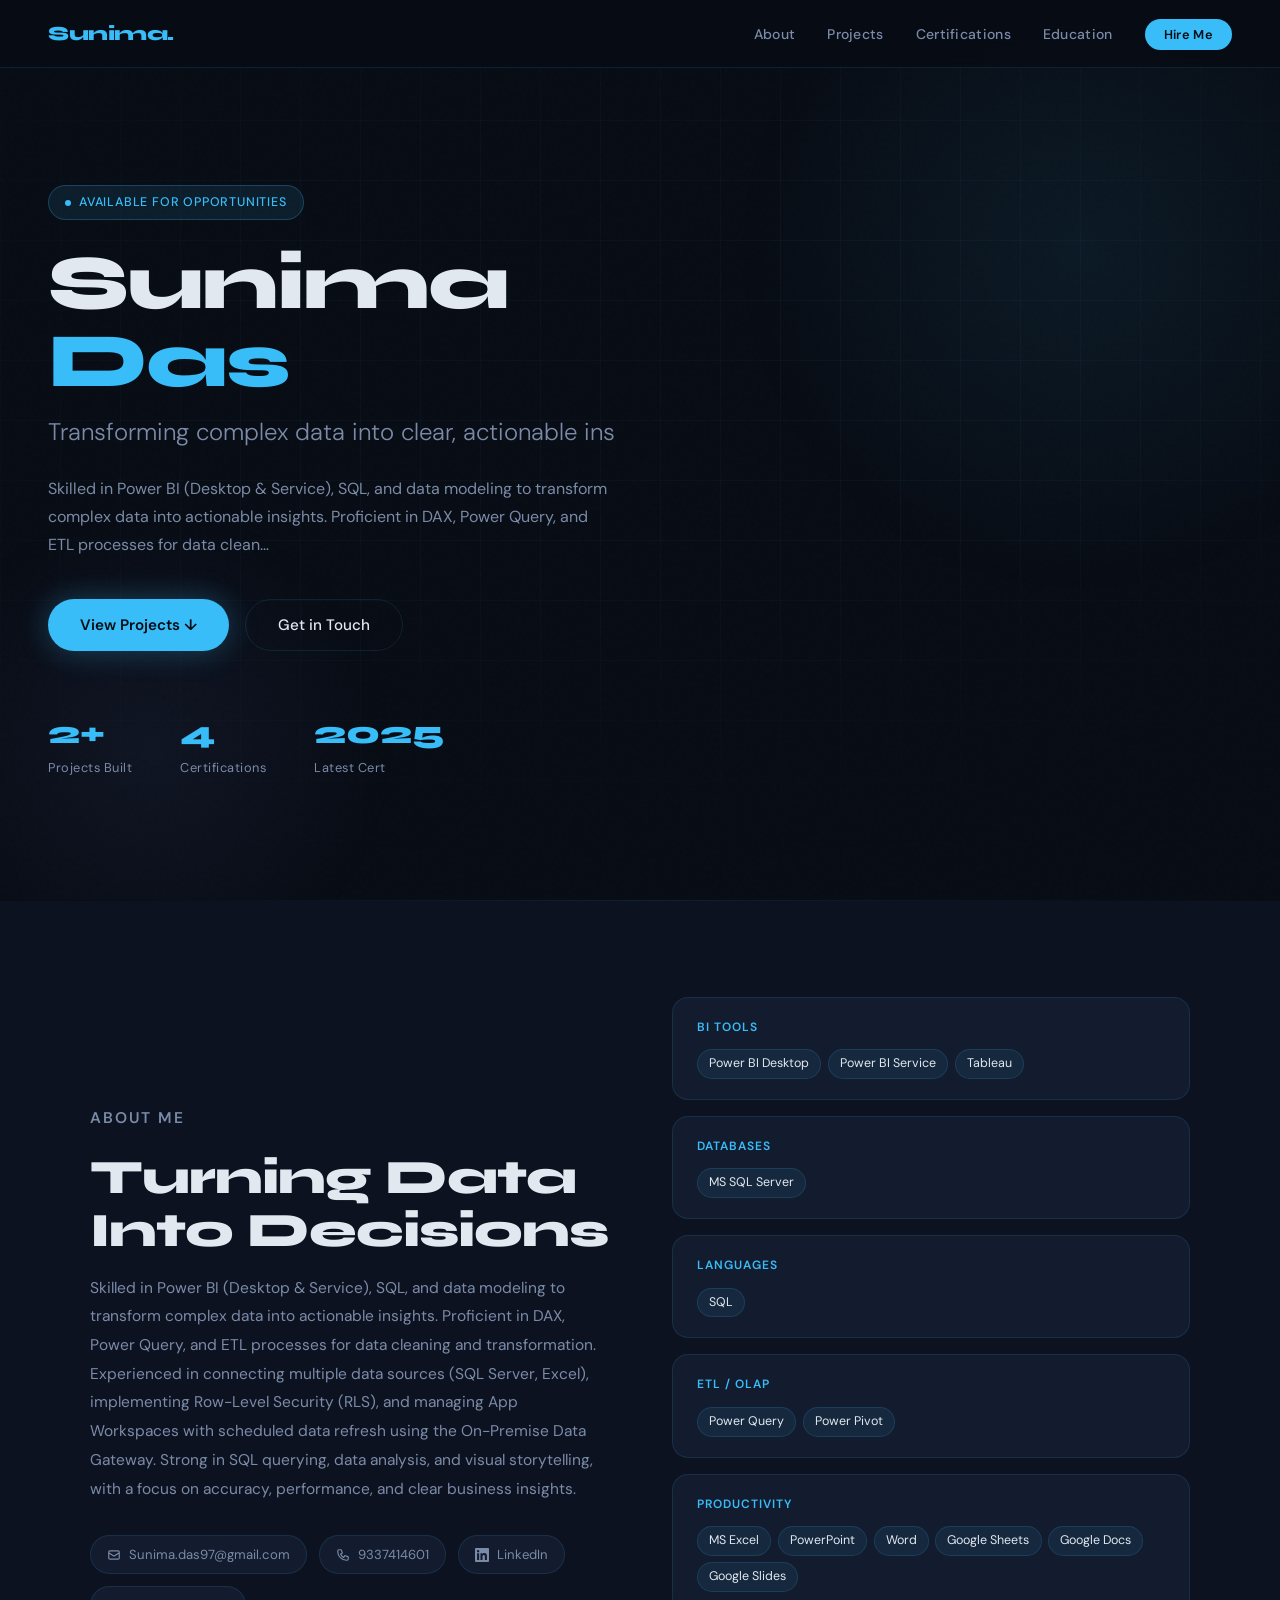
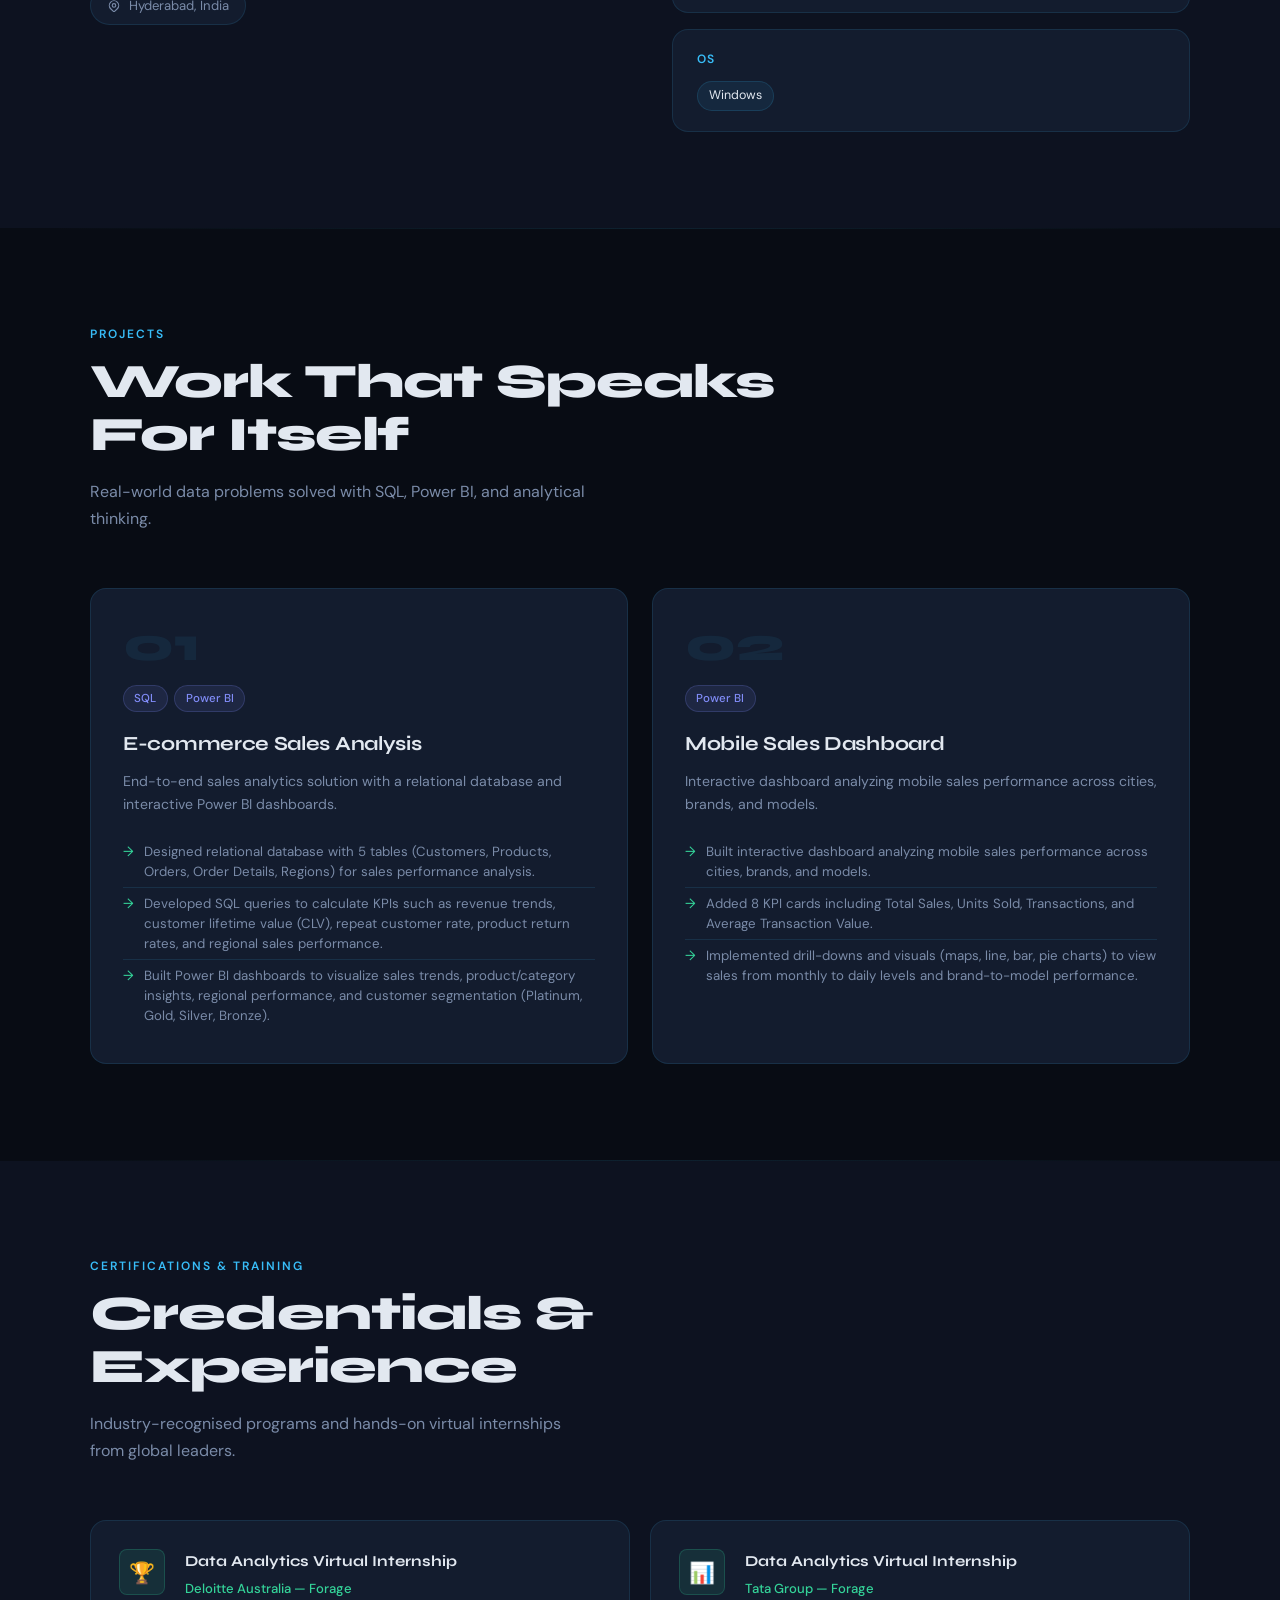
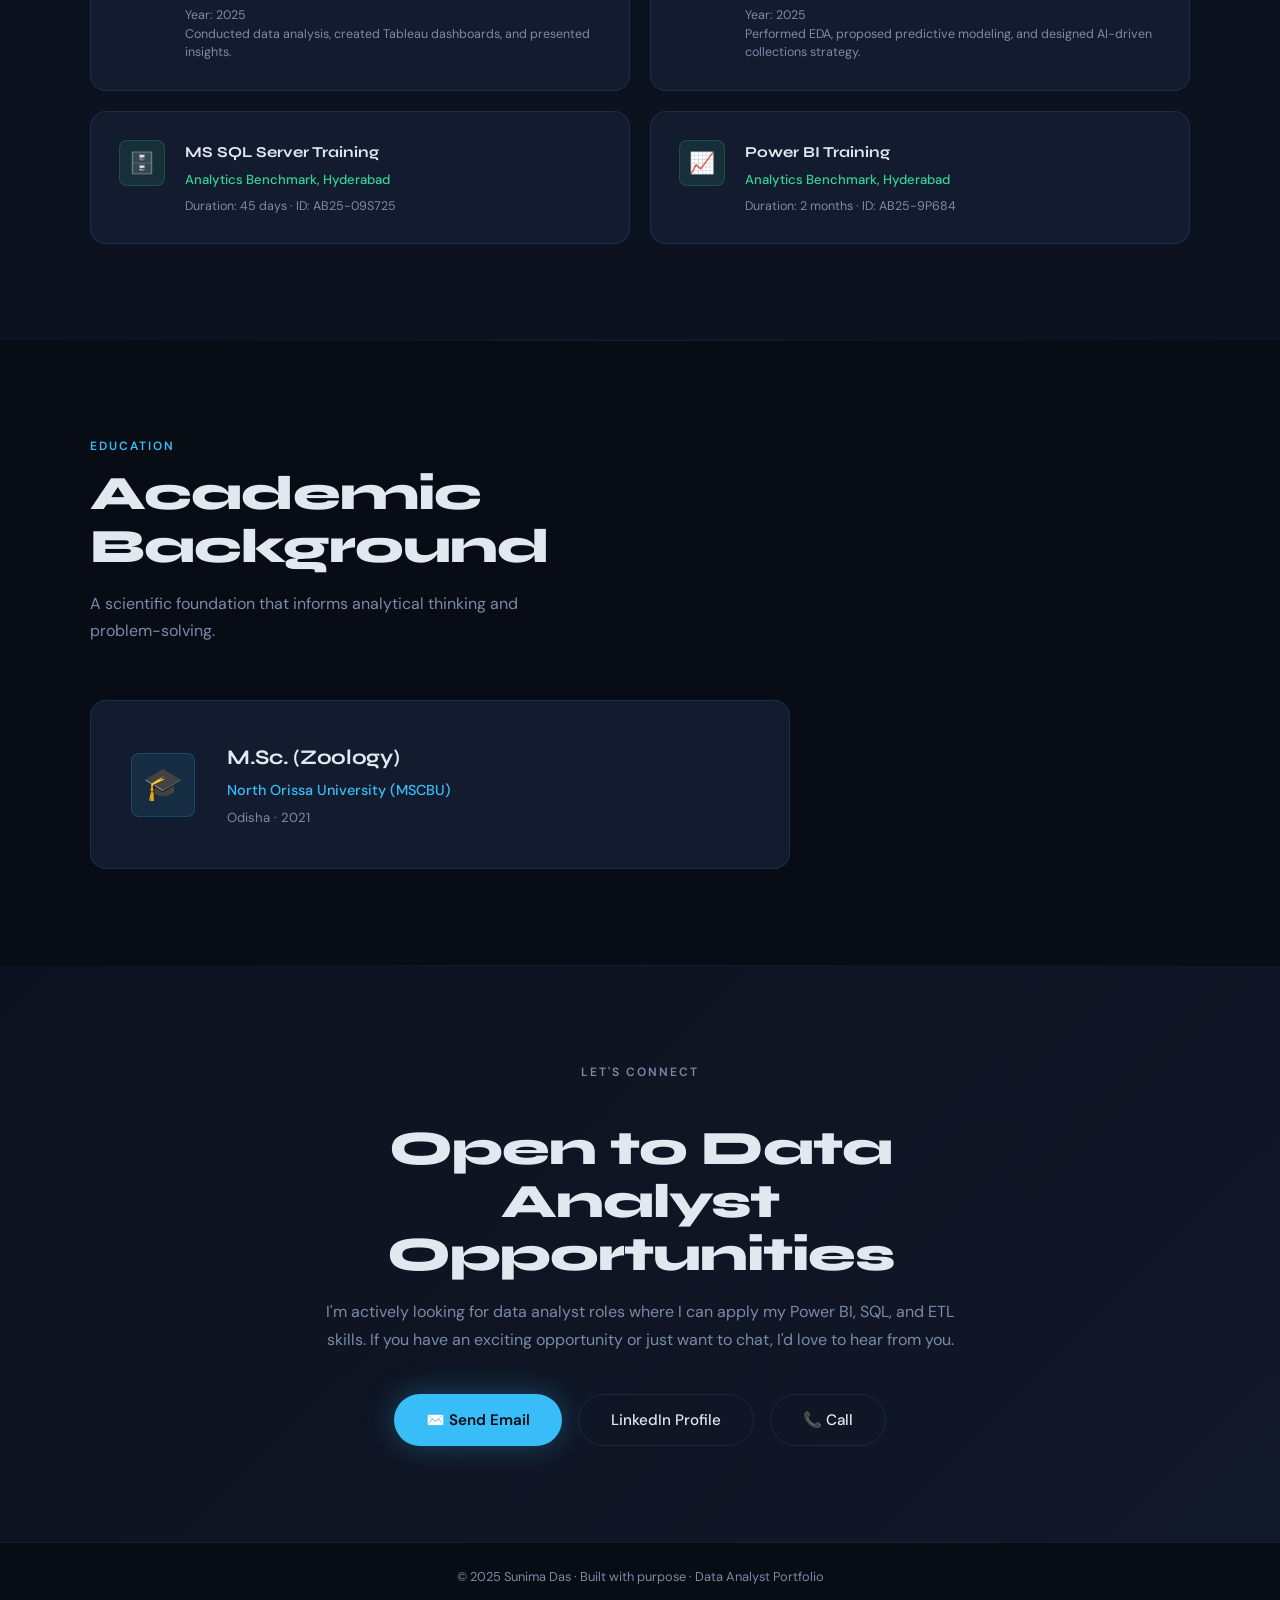
==== index.html @ 597e3967 "Add files via upload" ====
<!DOCTYPE html>
<html lang="en">
<head>
  <meta charset="UTF-8" />
  <meta name="viewport" content="width=device-width, initial-scale=1.0" />
  <title>Sunima Das — Data Analyst Portfolio</title>
  <meta name="description" content="Sunima Das | Data Analyst specializing in Power BI, SQL, and data storytelling." />
  <link rel="stylesheet" href="style.css" />
</head>
<body>

  <!-- NAV -->
  <nav>
    <div class="nav-logo">Sunima.</div>
    <ul class="nav-links">
      <li><a href="#about">About</a></li>
      <li><a href="#projects">Projects</a></li>
      <li><a href="#certifications">Certifications</a></li>
      <li><a href="#education">Education</a></li>
      <li><a href="#contact" class="nav-cta">Hire Me</a></li>
    </ul>
    <div class="hamburger" aria-label="Toggle menu" role="button" tabindex="0">
      <span></span><span></span><span></span>
    </div>
  </nav>

  <!-- HERO -->
  <section id="hero">
    <div class="hero-grid-bg"></div>
    <div class="hero-glow"></div>
    <div class="hero-glow2"></div>
    <div class="hero-content">
      <div class="hero-badge">Available for Opportunities</div>
      <h1 class="hero-name" id="hero-name">Sunima Das</h1>
      <p class="hero-role" id="hero-tagline">Data Analyst · Power BI · SQL · Insights</p>
      <p class="hero-desc" id="hero-desc"></p>
      <div class="hero-btns">
        <a href="#projects" class="btn-primary">View Projects ↓</a>
        <a href="#contact" class="btn-secondary">Get in Touch</a>
      </div>
      <div class="hero-stats" id="hero-stats"></div>
    </div>
  </section>

  <hr class="section-divider" />

  <!-- ABOUT -->
  <section id="about">
    <div class="container">
      <div class="about-grid">
        <div class="about-text reveal">
          <p class="section-label">About Me</p>
          <h2 class="section-title">Turning Data<br>Into Decisions</h2>
          <div id="about-text"></div>
          <div class="contact-chips" id="contact-chips"></div>
        </div>
        <div class="about-visual" id="skills-list"></div>
      </div>
    </div>
  </section>

  <hr class="section-divider" />

  <!-- PROJECTS -->
  <section id="projects">
    <div class="container">
      <p class="section-label reveal">Projects</p>
      <h2 class="section-title reveal">Work That Speaks<br>For Itself</h2>
      <p class="section-sub reveal">Real-world data problems solved with SQL, Power BI, and analytical thinking.</p>
      <div class="projects-grid" id="projects-grid"></div>
    </div>
  </section>

  <hr class="section-divider" />

  <!-- CERTIFICATIONS -->
  <section id="certifications">
    <div class="container">
      <p class="section-label reveal">Certifications & Training</p>
      <h2 class="section-title reveal">Credentials &<br>Experience</h2>
      <p class="section-sub reveal">Industry-recognised programs and hands-on virtual internships from global leaders.</p>
      <div class="certs-grid" id="certs-grid"></div>
    </div>
  </section>

  <hr class="section-divider" />

  <!-- EDUCATION -->
  <section id="education">
    <div class="container">
      <p class="section-label reveal">Education</p>
      <h2 class="section-title reveal">Academic<br>Background</h2>
      <p class="section-sub reveal">A scientific foundation that informs analytical thinking and problem-solving.</p>
      <div id="education-wrap"></div>
    </div>
  </section>

  <hr class="section-divider" />

  <!-- CONTACT CTA -->
  <section id="contact">
    <div class="container">
      <p class="section-label reveal">Let's Connect</p>
      <h2 class="section-title reveal">Open to Data Analyst<br>Opportunities</h2>
      <p class="reveal">I'm actively looking for data analyst roles where I can apply my Power BI, SQL, and ETL skills. If you have an exciting opportunity or just want to chat, I'd love to hear from you.</p>
      <div class="contact-links reveal" id="contact-links"></div>
    </div>
  </section>

  <footer>
    <p>© 2025 Sunima Das · Built with purpose · Data Analyst Portfolio</p>
  </footer>

  <script src="script.js"></script>
</body>
</html>
---- style.css ----
@import url('https://fonts.googleapis.com/css2?family=Syne:wght@400;600;700;800&family=DM+Sans:ital,opsz,wght@0,9..40,300;0,9..40,400;0,9..40,500;1,9..40,300&display=swap');

:root {
  --bg: #080c14;
  --bg2: #0d1220;
  --bg3: #111827;
  --surface: #131c2e;
  --surface2: #1a2540;
  --accent: #38bdf8;
  --accent2: #818cf8;
  --accent3: #34d399;
  --text: #e2e8f0;
  --text-muted: #7a8ba8;
  --border: rgba(56, 189, 248, 0.12);
  --glow: rgba(56, 189, 248, 0.15);
  --radius: 16px;
  --radius-sm: 8px;
}

*, *::before, *::after { box-sizing: border-box; margin: 0; padding: 0; }

html { scroll-behavior: smooth; }

body {
  font-family: 'DM Sans', sans-serif;
  background: var(--bg);
  color: var(--text);
  line-height: 1.6;
  overflow-x: hidden;
}

/* ── SCROLLBAR ── */
::-webkit-scrollbar { width: 5px; }
::-webkit-scrollbar-track { background: var(--bg); }
::-webkit-scrollbar-thumb { background: var(--accent); border-radius: 99px; }

/* ── NOISE OVERLAY ── */
body::before {
  content: '';
  position: fixed; inset: 0;
  background-image: url("data:image/svg+xml,%3Csvg viewBox='0 0 256 256' xmlns='http://www.w3.org/2000/svg'%3E%3Cfilter id='n'%3E%3CfeTurbulence type='fractalNoise' baseFrequency='0.9' numOctaves='4' stitchTiles='stitch'/%3E%3C/filter%3E%3Crect width='100%25' height='100%25' filter='url(%23n)' opacity='0.04'/%3E%3C/svg%3E");
  pointer-events: none; z-index: 0; opacity: 0.4;
}

/* ── NAV ── */
nav {
  position: fixed; top: 0; left: 0; right: 0; z-index: 100;
  display: flex; align-items: center; justify-content: space-between;
  padding: 1.1rem 3rem;
  background: rgba(8, 12, 20, 0.85);
  backdrop-filter: blur(16px);
  border-bottom: 1px solid var(--border);
}

.nav-logo {
  font-family: 'Syne', sans-serif;
  font-weight: 800; font-size: 1.25rem;
  color: var(--accent); letter-spacing: -0.5px;
}

.nav-links { display: flex; gap: 2rem; list-style: none; }
.nav-links a {
  font-size: 0.875rem; font-weight: 500;
  color: var(--text-muted); text-decoration: none;
  transition: color 0.2s;
  letter-spacing: 0.3px;
}
.nav-links a:hover { color: var(--accent); }

.nav-cta {
  padding: 0.45rem 1.2rem;
  background: var(--accent); color: var(--bg) !important;
  border-radius: 99px; font-weight: 600 !important;
  font-size: 0.8rem !important; letter-spacing: 0.5px;
}
.nav-cta:hover { background: #7dd3fc !important; color: var(--bg) !important; }

.hamburger { display: none; flex-direction: column; gap: 5px; cursor: pointer; }
.hamburger span { width: 24px; height: 2px; background: var(--text); border-radius: 2px; transition: all 0.3s; }

/* ── HERO ── */
#hero {
  min-height: 100vh;
  display: flex; align-items: center;
  padding: 8rem 3rem 4rem;
  position: relative; overflow: hidden;
}

.hero-grid-bg {
  position: absolute; inset: 0;
  background-image:
    linear-gradient(rgba(56,189,248,0.04) 1px, transparent 1px),
    linear-gradient(90deg, rgba(56,189,248,0.04) 1px, transparent 1px);
  background-size: 60px 60px;
  mask-image: radial-gradient(ellipse 80% 60% at 50% 40%, black 40%, transparent 100%);
}

.hero-glow {
  position: absolute;
  width: 700px; height: 700px;
  background: radial-gradient(circle, rgba(56,189,248,0.08) 0%, transparent 70%);
  top: -100px; right: -150px; pointer-events: none;
}
.hero-glow2 {
  position: absolute;
  width: 500px; height: 500px;
  background: radial-gradient(circle, rgba(129,140,248,0.07) 0%, transparent 70%);
  bottom: -100px; left: -100px; pointer-events: none;
}

.hero-content { position: relative; z-index: 1; max-width: 700px; }

.hero-badge {
  display: inline-flex; align-items: center; gap: 0.5rem;
  padding: 0.4rem 1rem;
  background: rgba(56,189,248,0.1);
  border: 1px solid rgba(56,189,248,0.25);
  border-radius: 99px;
  font-size: 0.78rem; font-weight: 500;
  color: var(--accent); letter-spacing: 0.8px; text-transform: uppercase;
  margin-bottom: 1.5rem;
  animation: fadeUp 0.6s ease both;
}
.hero-badge::before { content: ''; width: 6px; height: 6px; background: var(--accent); border-radius: 50%; animation: pulse 2s infinite; }

@keyframes pulse {
  0%, 100% { opacity: 1; transform: scale(1); }
  50% { opacity: 0.5; transform: scale(1.4); }
}

.hero-name {
  font-family: 'Syne', sans-serif;
  font-size: clamp(3rem, 6vw, 5.5rem);
  font-weight: 800; line-height: 1.02;
  letter-spacing: -2px;
  animation: fadeUp 0.6s 0.1s ease both;
}

.hero-name .accent { color: var(--accent); }

.hero-role {
  font-size: clamp(1.1rem, 2.5vw, 1.5rem);
  color: var(--text-muted); font-weight: 300;
  margin: 0.75rem 0 1.5rem;
  animation: fadeUp 0.6s 0.2s ease both;
}

.hero-desc {
  font-size: 1rem; color: var(--text-muted);
  max-width: 560px; line-height: 1.75;
  margin-bottom: 2.5rem;
  animation: fadeUp 0.6s 0.3s ease both;
}

.hero-btns {
  display: flex; gap: 1rem; flex-wrap: wrap;
  animation: fadeUp 0.6s 0.4s ease both;
}

.btn-primary {
  padding: 0.8rem 2rem;
  background: var(--accent); color: var(--bg);
  border: none; border-radius: 99px;
  font-family: 'DM Sans', sans-serif;
  font-size: 0.95rem; font-weight: 600;
  cursor: pointer; text-decoration: none;
  transition: all 0.2s; display: inline-flex; align-items: center; gap: 0.5rem;
  box-shadow: 0 0 30px rgba(56,189,248,0.3);
}
.btn-primary:hover { transform: translateY(-2px); box-shadow: 0 0 40px rgba(56,189,248,0.5); }

.btn-secondary {
  padding: 0.8rem 2rem;
  background: transparent; color: var(--text);
  border: 1px solid var(--border);
  border-radius: 99px;
  font-family: 'DM Sans', sans-serif;
  font-size: 0.95rem; font-weight: 500;
  cursor: pointer; text-decoration: none;
  transition: all 0.2s;
}
.btn-secondary:hover { border-color: var(--accent); color: var(--accent); }

.hero-stats {
  display: flex; gap: 3rem; margin-top: 3.5rem;
  animation: fadeUp 0.6s 0.5s ease both;
}
.stat-item { }
.stat-number {
  font-family: 'Syne', sans-serif;
  font-size: 2rem; font-weight: 800; color: var(--accent);
}
.stat-label { font-size: 0.8rem; color: var(--text-muted); letter-spacing: 0.5px; }

/* ── SECTION WRAPPER ── */
section { padding: 6rem 3rem; position: relative; }
.container { max-width: 1100px; margin: 0 auto; }

.section-label {
  font-size: 0.75rem; font-weight: 600; letter-spacing: 2px;
  text-transform: uppercase; color: var(--accent);
  margin-bottom: 0.75rem;
}
.section-title {
  font-family: 'Syne', sans-serif;
  font-size: clamp(2rem, 4vw, 3rem);
  font-weight: 800; letter-spacing: -1px;
  margin-bottom: 1rem; line-height: 1.1;
}
.section-sub {
  color: var(--text-muted); font-size: 1rem;
  max-width: 500px; margin-bottom: 3.5rem; line-height: 1.7;
}

/* ── DIVIDER ── */
.section-divider {
  border: none;
  height: 1px;
  background: linear-gradient(90deg, transparent, var(--border), transparent);
  margin: 0 3rem;
}

/* ── ABOUT ── */
#about { background: var(--bg2); }

.about-grid {
  display: grid;
  grid-template-columns: 1fr 1fr;
  gap: 4rem; align-items: center;
}

.about-text p {
  color: var(--text-muted); line-height: 1.85;
  font-size: 0.97rem; margin-bottom: 1.2rem;
}

.contact-chips { display: flex; flex-wrap: wrap; gap: 0.75rem; margin-top: 2rem; }
.chip {
  display: inline-flex; align-items: center; gap: 0.5rem;
  padding: 0.5rem 1rem;
  background: var(--surface); border: 1px solid var(--border);
  border-radius: 99px; font-size: 0.82rem; color: var(--text-muted);
  text-decoration: none; transition: all 0.2s;
}
.chip:hover { border-color: var(--accent); color: var(--accent); }
.chip svg { width: 14px; height: 14px; }

.about-visual {
  display: flex; flex-direction: column; gap: 1rem;
}

.skill-category-card {
  background: var(--surface);
  border: 1px solid var(--border);
  border-radius: var(--radius);
  padding: 1.25rem 1.5rem;
  transition: border-color 0.2s, transform 0.2s;
}
.skill-category-card:hover { border-color: rgba(56,189,248,0.35); transform: translateX(4px); }
.skill-cat-title {
  font-size: 0.75rem; font-weight: 600;
  text-transform: uppercase; letter-spacing: 1px;
  color: var(--accent); margin-bottom: 0.75rem;
}
.skill-tags { display: flex; flex-wrap: wrap; gap: 0.4rem; }
.skill-tag {
  padding: 0.25rem 0.7rem;
  background: rgba(56,189,248,0.08);
  border: 1px solid rgba(56,189,248,0.15);
  border-radius: 99px; font-size: 0.78rem; color: var(--text);
}

/* ── PROJECTS ── */
#projects { background: var(--bg); }

.projects-grid {
  display: grid; grid-template-columns: 1fr 1fr; gap: 1.5rem;
}

.project-card {
  background: var(--surface);
  border: 1px solid var(--border);
  border-radius: var(--radius);
  padding: 2rem;
  transition: all 0.3s; position: relative; overflow: hidden;
}

.project-card::before {
  content: '';
  position: absolute; top: 0; left: 0; right: 0; height: 2px;
  background: linear-gradient(90deg, var(--accent), var(--accent2));
  transform: scaleX(0); transform-origin: left;
  transition: transform 0.3s;
}
.project-card:hover::before { transform: scaleX(1); }
.project-card:hover { border-color: rgba(56,189,248,0.3); transform: translateY(-4px); box-shadow: 0 20px 60px rgba(0,0,0,0.4); }

.project-number {
  font-family: 'Syne', sans-serif;
  font-size: 3rem; font-weight: 800;
  color: rgba(56,189,248,0.08);
  line-height: 1; margin-bottom: 1rem;
}

.project-tech-badges { display: flex; flex-wrap: wrap; gap: 0.4rem; margin-bottom: 1rem; }
.tech-badge {
  padding: 0.2rem 0.65rem;
  background: rgba(129,140,248,0.1);
  border: 1px solid rgba(129,140,248,0.2);
  border-radius: 99px; font-size: 0.72rem;
  color: var(--accent2); font-weight: 500;
}

.project-title {
  font-family: 'Syne', sans-serif;
  font-size: 1.25rem; font-weight: 700;
  margin-bottom: 0.6rem; letter-spacing: -0.3px;
}

.project-desc {
  font-size: 0.88rem; color: var(--text-muted);
  line-height: 1.65; margin-bottom: 1.25rem;
}

.project-highlights { list-style: none; }
.project-highlights li {
  font-size: 0.83rem; color: var(--text-muted);
  padding: 0.35rem 0; border-bottom: 1px solid var(--border);
  display: flex; gap: 0.6rem; line-height: 1.5;
}
.project-highlights li::before {
  content: '→'; color: var(--accent3); flex-shrink: 0; font-size: 0.85rem;
}
.project-highlights li:last-child { border-bottom: none; }

/* ── CERTIFICATIONS ── */
#certifications { background: var(--bg2); }

.certs-grid {
  display: grid; grid-template-columns: repeat(2, 1fr); gap: 1.25rem;
}

.cert-card {
  background: var(--surface);
  border: 1px solid var(--border);
  border-radius: var(--radius);
  padding: 1.75rem;
  transition: all 0.25s; display: flex; gap: 1.25rem; align-items: flex-start;
}
.cert-card:hover { border-color: rgba(52,211,153,0.35); transform: translateY(-3px); }

.cert-icon {
  width: 46px; height: 46px; flex-shrink: 0;
  background: rgba(52,211,153,0.1);
  border: 1px solid rgba(52,211,153,0.2);
  border-radius: var(--radius-sm);
  display: flex; align-items: center; justify-content: center;
  font-size: 1.3rem;
}

.cert-info { flex: 1; }
.cert-title {
  font-family: 'Syne', sans-serif;
  font-size: 0.95rem; font-weight: 700; margin-bottom: 0.3rem;
}
.cert-issuer { font-size: 0.82rem; color: var(--accent3); font-weight: 500; margin-bottom: 0.4rem; }
.cert-meta { font-size: 0.78rem; color: var(--text-muted); line-height: 1.5; }

/* ── EDUCATION ── */
#education { background: var(--bg); }

.edu-card {
  background: var(--surface);
  border: 1px solid var(--border);
  border-radius: var(--radius);
  padding: 2.5rem;
  display: flex; gap: 2rem; align-items: center;
  max-width: 700px;
  transition: border-color 0.2s;
}
.edu-card:hover { border-color: rgba(56,189,248,0.35); }

.edu-icon {
  width: 64px; height: 64px; flex-shrink: 0;
  background: rgba(56,189,248,0.1);
  border: 1px solid rgba(56,189,248,0.2);
  border-radius: var(--radius-sm);
  display: flex; align-items: center; justify-content: center;
  font-size: 2rem;
}

.edu-degree {
  font-family: 'Syne', sans-serif;
  font-size: 1.3rem; font-weight: 700; letter-spacing: -0.3px;
  margin-bottom: 0.3rem;
}
.edu-school { font-size: 0.9rem; color: var(--accent); font-weight: 500; margin-bottom: 0.3rem; }
.edu-meta { font-size: 0.82rem; color: var(--text-muted); }

/* ── CONTACT CTA ── */
#contact {
  background: linear-gradient(135deg, var(--bg2) 0%, var(--bg3) 100%);
  text-align: center;
}
#contact .container { max-width: 650px; }
#contact .section-title { margin-bottom: 1rem; }
#contact p { color: var(--text-muted); margin-bottom: 2.5rem; line-height: 1.75; }

.contact-links { display: flex; justify-content: center; gap: 1rem; flex-wrap: wrap; }

/* ── FOOTER ── */
footer {
  padding: 1.5rem 3rem;
  border-top: 1px solid var(--border);
  text-align: center;
  font-size: 0.8rem; color: var(--text-muted);
}

/* ── ANIMATIONS ── */
@keyframes fadeUp {
  from { opacity: 0; transform: translateY(24px); }
  to   { opacity: 1; transform: translateY(0); }
}

.reveal {
  opacity: 0; transform: translateY(30px);
  transition: opacity 0.6s ease, transform 0.6s ease;
}
.reveal.visible { opacity: 1; transform: translateY(0); }

/* ── MOBILE ── */
@media (max-width: 768px) {
  nav { padding: 1rem 1.5rem; }
  .nav-links { display: none; flex-direction: column; position: absolute; top: 100%; left: 0; right: 0; background: var(--bg2); padding: 1.5rem; gap: 1.25rem; border-bottom: 1px solid var(--border); }
  .nav-links.open { display: flex; }
  .hamburger { display: flex; }

  #hero { padding: 7rem 1.5rem 3rem; }
  .hero-stats { gap: 1.5rem; }

  section { padding: 4rem 1.5rem; }

  .about-grid { grid-template-columns: 1fr; gap: 2.5rem; }
  .projects-grid { grid-template-columns: 1fr; }
  .certs-grid { grid-template-columns: 1fr; }

  .edu-card { flex-direction: column; text-align: center; }

  .section-divider { margin: 0 1.5rem; }
}
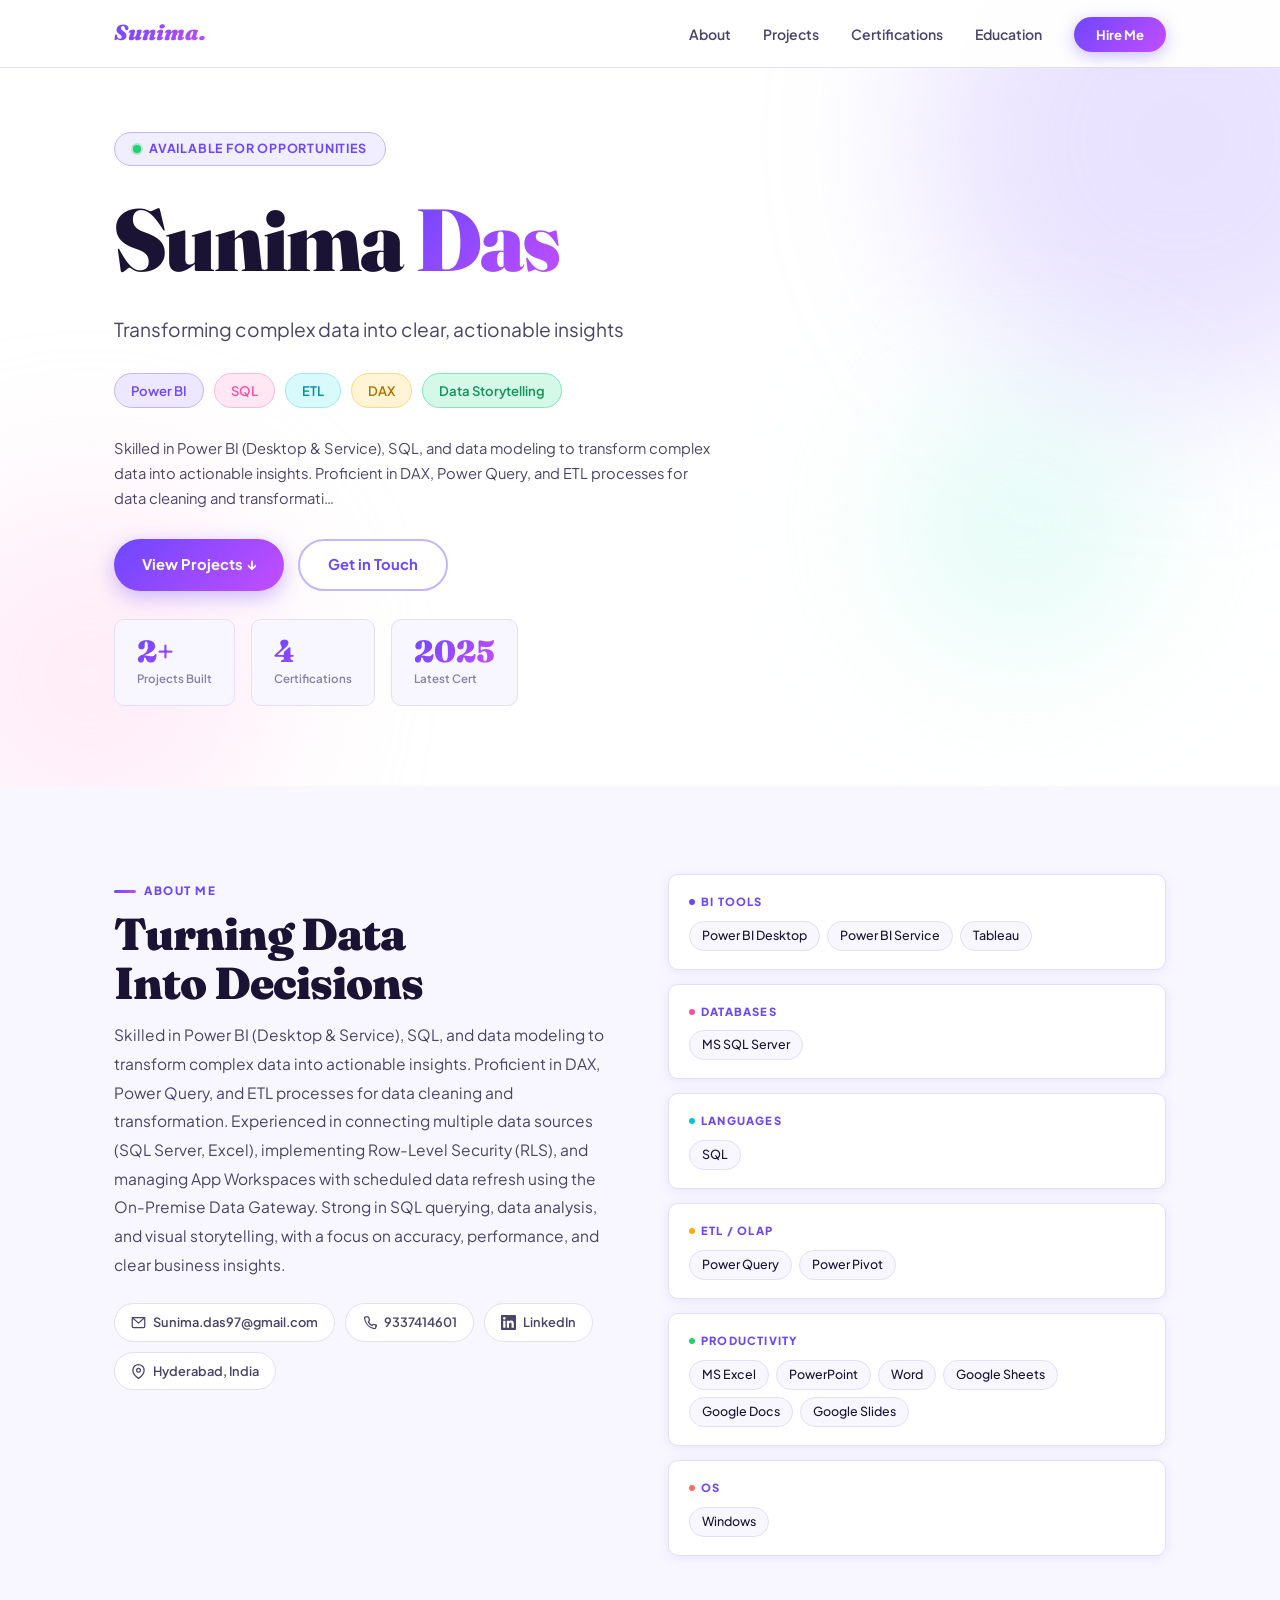
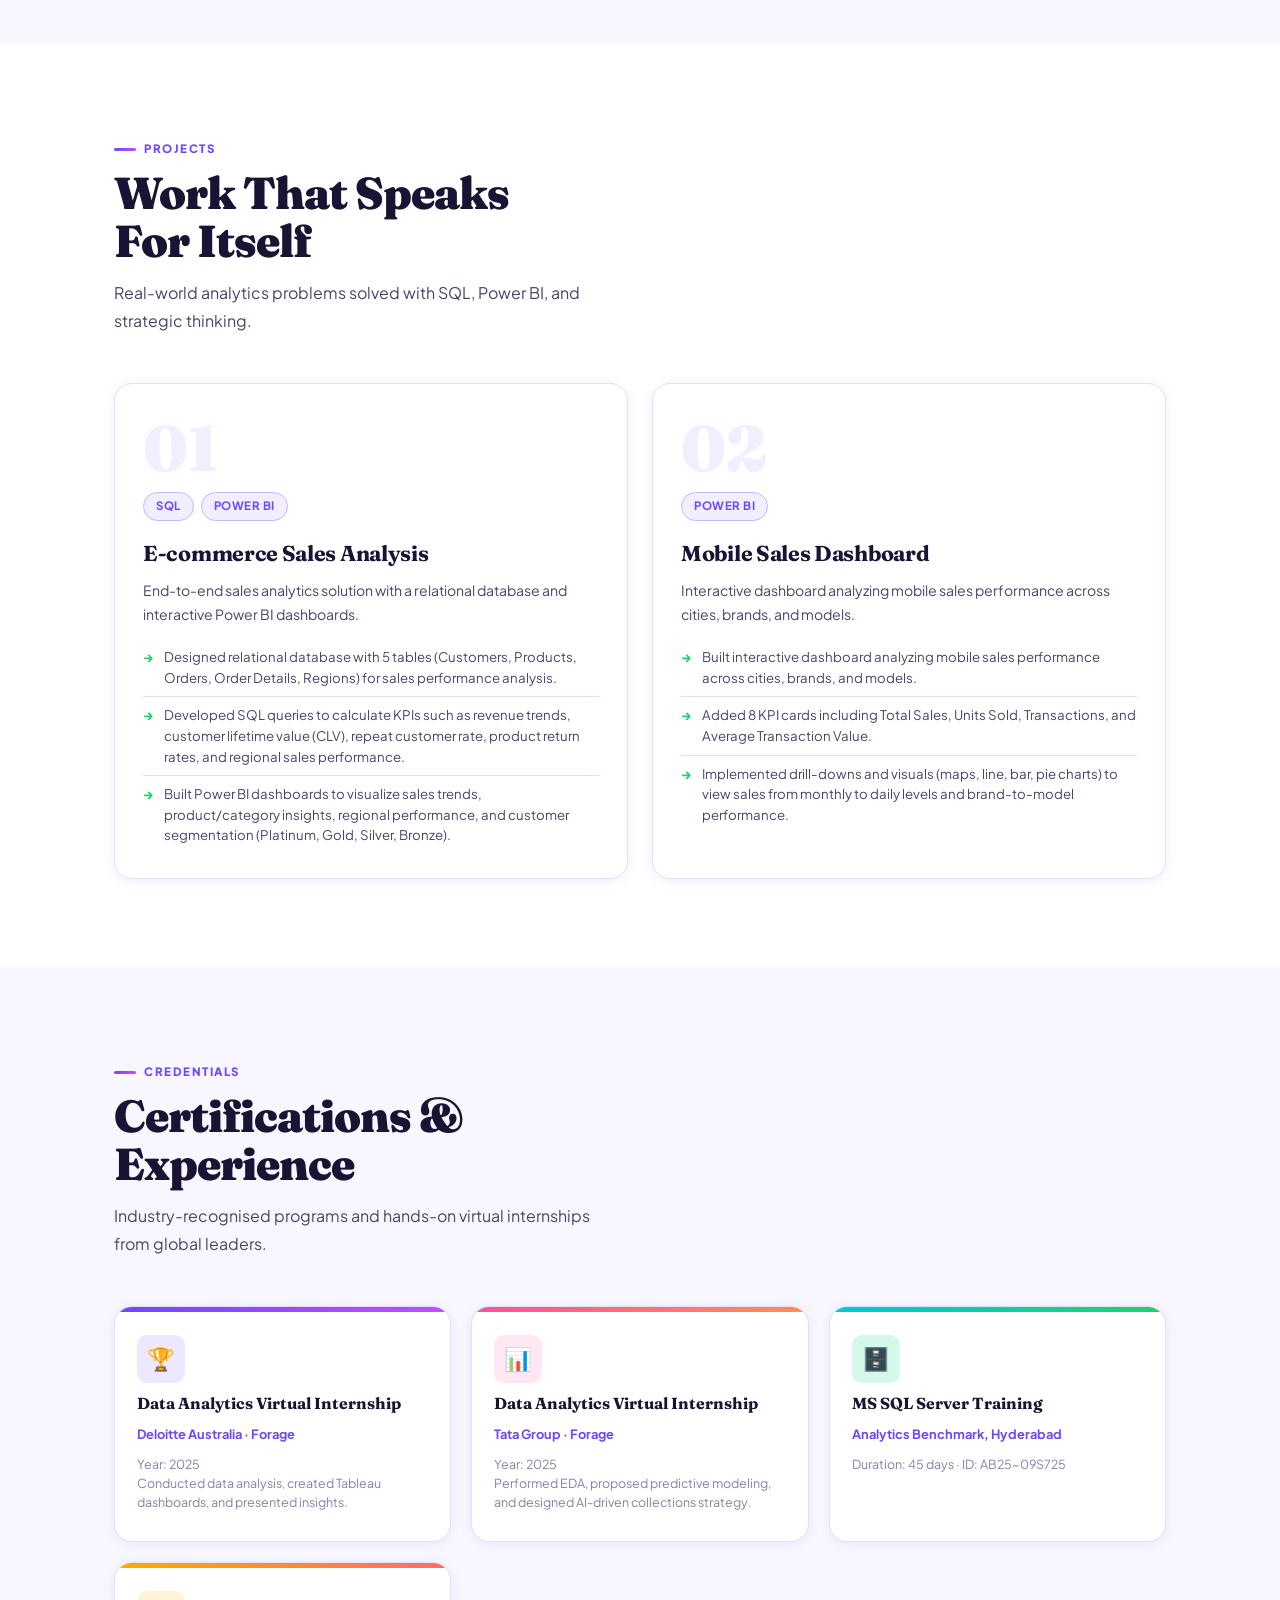
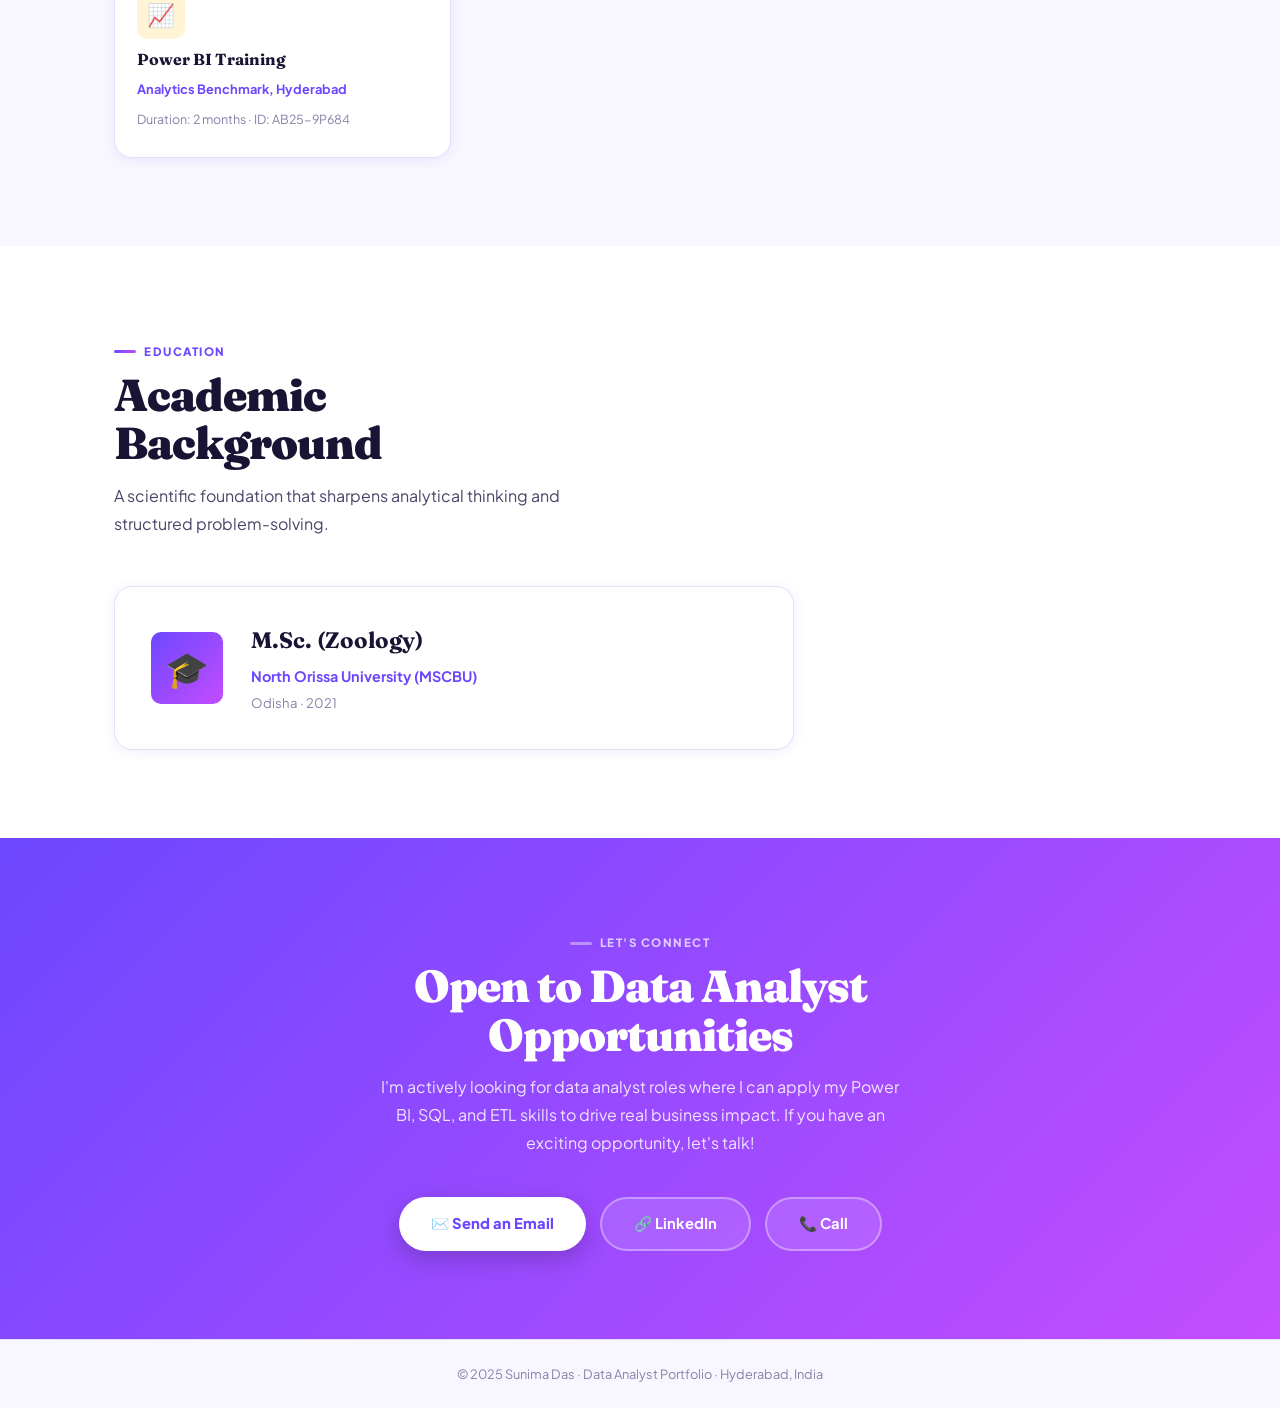
==== commit 5964449d: "Add files via upload" ====
--- a/index.html
+++ b/index.html
@@ -3,113 +3,150 @@
 <head>
   <meta charset="UTF-8" />
   <meta name="viewport" content="width=device-width, initial-scale=1.0" />
+  <meta name="description" content="Sunima Das | Data Analyst — Power BI, SQL, Data Storytelling" />
   <title>Sunima Das — Data Analyst Portfolio</title>
-  <meta name="description" content="Sunima Das | Data Analyst specializing in Power BI, SQL, and data storytelling." />
   <link rel="stylesheet" href="style.css" />
 </head>
 <body>
 
-  <!-- NAV -->
+  <!-- ═══ NAV ═══ -->
   <nav>
-    <div class="nav-logo">Sunima.</div>
-    <ul class="nav-links">
-      <li><a href="#about">About</a></li>
-      <li><a href="#projects">Projects</a></li>
-      <li><a href="#certifications">Certifications</a></li>
-      <li><a href="#education">Education</a></li>
-      <li><a href="#contact" class="nav-cta">Hire Me</a></li>
-    </ul>
-    <div class="hamburger" aria-label="Toggle menu" role="button" tabindex="0">
-      <span></span><span></span><span></span>
+    <div class="nav-inner">
+      <div class="nav-logo">Sunima.</div>
+
+      <ul class="nav-links">
+        <li><a href="#about">About</a></li>
+        <li><a href="#projects">Projects</a></li>
+        <li><a href="#certifications">Certifications</a></li>
+        <li><a href="#education">Education</a></li>
+        <li><a href="#contact" class="nav-hire">Hire Me</a></li>
+      </ul>
+
+      <button class="hamburger" aria-label="Toggle menu">
+        <span></span><span></span><span></span>
+      </button>
     </div>
   </nav>
 
-  <!-- HERO -->
+  <!-- Mobile nav drawer -->
+  <nav id="nav-drawer" class="nav-drawer">
+    <a href="#about">About</a>
+    <a href="#projects">Projects</a>
+    <a href="#certifications">Certifications</a>
+    <a href="#education">Education</a>
+    <a href="#contact" class="nd-hire">Hire Me ↗</a>
+  </nav>
+
+  <!-- ═══ HERO ═══ -->
   <section id="hero">
-    <div class="hero-grid-bg"></div>
-    <div class="hero-glow"></div>
-    <div class="hero-glow2"></div>
-    <div class="hero-content">
-      <div class="hero-badge">Available for Opportunities</div>
-      <h1 class="hero-name" id="hero-name">Sunima Das</h1>
-      <p class="hero-role" id="hero-tagline">Data Analyst · Power BI · SQL · Insights</p>
-      <p class="hero-desc" id="hero-desc"></p>
-      <div class="hero-btns">
-        <a href="#projects" class="btn-primary">View Projects ↓</a>
-        <a href="#contact" class="btn-secondary">Get in Touch</a>
-      </div>
-      <div class="hero-stats" id="hero-stats"></div>
-    </div>
-  </section>
+    <div class="blob blob-1"></div>
+    <div class="blob blob-2"></div>
+    <div class="blob blob-3"></div>
+    <div class="container">
+      <div class="hero-inner">
 
-  <hr class="section-divider" />
+        <div class="hero-badge">
+          <span class="dot"></span>
+          Available for Opportunities
+        </div>
 
-  <!-- ABOUT -->
-  <section id="about">
-    <div class="container">
-      <div class="about-grid">
-        <div class="about-text reveal">
-          <p class="section-label">About Me</p>
-          <h2 class="section-title">Turning Data<br>Into Decisions</h2>
-          <div id="about-text"></div>
-          <div class="contact-chips" id="contact-chips"></div>
+        <h1 class="hero-name" id="hero-name">Sunima Das</h1>
+
+        <p class="hero-sub" id="hero-tagline"></p>
+
+        <div class="hero-pills">
+          <span class="pill pill-v">Power BI</span>
+          <span class="pill pill-p">SQL</span>
+          <span class="pill pill-c">ETL</span>
+          <span class="pill pill-a">DAX</span>
+          <span class="pill pill-g">Data Storytelling</span>
         </div>
-        <div class="about-visual" id="skills-list"></div>
+
+        <p class="hero-sub" id="hero-desc" style="font-size:.92rem;opacity:.75"></p>
+
+        <div class="hero-actions">
+          <a href="#projects" class="btn btn-v">View Projects ↓</a>
+          <a href="#contact"  class="btn btn-o">Get in Touch</a>
+        </div>
+
+        <div class="hero-stats" id="hero-stats"></div>
+
       </div>
     </div>
   </section>
 
-  <hr class="section-divider" />
+  <!-- ═══ ABOUT ═══ -->
+  <section id="about" class="section section-alt">
+    <div class="container">
+      <div class="about-grid">
 
-  <!-- PROJECTS -->
-  <section id="projects">
+        <div class="reveal">
+          <div class="sec-eyebrow">About Me</div>
+          <h2 class="sec-title">Turning Data<br>Into Decisions</h2>
+          <div class="about-body" id="about-body"></div>
+          <div class="contact-row" id="contact-chips"></div>
+        </div>
+
+        <div class="skills-stack" id="skills-list"></div>
+
+      </div>
+    </div>
+  </section>
+
+  <!-- ═══ PROJECTS ═══ -->
+  <section id="projects" class="section">
     <div class="container">
-      <p class="section-label reveal">Projects</p>
-      <h2 class="section-title reveal">Work That Speaks<br>For Itself</h2>
-      <p class="section-sub reveal">Real-world data problems solved with SQL, Power BI, and analytical thinking.</p>
+      <div class="reveal">
+        <div class="sec-eyebrow">Projects</div>
+        <h2 class="sec-title">Work That Speaks<br>For Itself</h2>
+        <p class="sec-sub">Real-world analytics problems solved with SQL, Power BI, and strategic thinking.</p>
+      </div>
       <div class="projects-grid" id="projects-grid"></div>
     </div>
   </section>
 
-  <hr class="section-divider" />
-
-  <!-- CERTIFICATIONS -->
-  <section id="certifications">
+  <!-- ═══ CERTIFICATIONS ═══ -->
+  <section id="certifications" class="section section-alt">
     <div class="container">
-      <p class="section-label reveal">Certifications & Training</p>
-      <h2 class="section-title reveal">Credentials &<br>Experience</h2>
-      <p class="section-sub reveal">Industry-recognised programs and hands-on virtual internships from global leaders.</p>
+      <div class="reveal">
+        <div class="sec-eyebrow">Credentials</div>
+        <h2 class="sec-title">Certifications &amp;<br>Experience</h2>
+        <p class="sec-sub">Industry-recognised programs and hands-on virtual internships from global leaders.</p>
+      </div>
       <div class="certs-grid" id="certs-grid"></div>
     </div>
   </section>
 
-  <hr class="section-divider" />
-
-  <!-- EDUCATION -->
-  <section id="education">
+  <!-- ═══ EDUCATION ═══ -->
+  <section id="education" class="section">
     <div class="container">
-      <p class="section-label reveal">Education</p>
-      <h2 class="section-title reveal">Academic<br>Background</h2>
-      <p class="section-sub reveal">A scientific foundation that informs analytical thinking and problem-solving.</p>
-      <div id="education-wrap"></div>
+      <div class="reveal">
+        <div class="sec-eyebrow">Education</div>
+        <h2 class="sec-title">Academic<br>Background</h2>
+        <p class="sec-sub">A scientific foundation that sharpens analytical thinking and structured problem-solving.</p>
+      </div>
+      <div id="edu-wrap"></div>
     </div>
   </section>
 
-  <hr class="section-divider" />
-
-  <!-- CONTACT CTA -->
+  <!-- ═══ CONTACT CTA ═══ -->
   <section id="contact">
     <div class="container">
-      <p class="section-label reveal">Let's Connect</p>
-      <h2 class="section-title reveal">Open to Data Analyst<br>Opportunities</h2>
-      <p class="reveal">I'm actively looking for data analyst roles where I can apply my Power BI, SQL, and ETL skills. If you have an exciting opportunity or just want to chat, I'd love to hear from you.</p>
-      <div class="contact-links reveal" id="contact-links"></div>
+      <div class="sec-eyebrow">Let's Connect</div>
+      <h2 class="sec-title">Open to Data Analyst<br>Opportunities</h2>
+      <p>I'm actively looking for data analyst roles where I can apply my Power BI, SQL, and ETL skills to drive real business impact. If you have an exciting opportunity, let's talk!</p>
+      <div class="cta-btns" id="cta-btns"></div>
     </div>
   </section>
 
   <footer>
-    <p>© 2025 Sunima Das · Built with purpose · Data Analyst Portfolio</p>
+    <p>© 2025 Sunima Das · Data Analyst Portfolio · Hyderabad, India</p>
   </footer>
+
+  <!-- Error fallback -->
+  <div id="app-error" style="display:none;padding:2rem;color:#ff4fa0;font-weight:600;text-align:center">
+    ⚠️ Could not load <code>data.json</code>. Make sure all four files are in the same folder and open via a local server or browser.
+  </div>
 
   <script src="script.js"></script>
 </body>
--- a/style.css
+++ b/style.css
@@ -1,450 +1,255 @@
-@import url('https://fonts.googleapis.com/css2?family=Syne:wght@400;600;700;800&family=DM+Sans:ital,opsz,wght@0,9..40,300;0,9..40,400;0,9..40,500;1,9..40,300&display=swap');
+@import url('https://fonts.googleapis.com/css2?family=Plus+Jakarta+Sans:ital,wght@0,300;0,400;0,500;0,600;0,700;0,800;1,300&family=Fraunces:ital,opsz,wght@0,9..144,300;0,9..144,700;0,9..144,900;1,9..144,400&display=swap');
 
 :root {
-  --bg: #080c14;
-  --bg2: #0d1220;
-  --bg3: #111827;
-  --surface: #131c2e;
-  --surface2: #1a2540;
-  --accent: #38bdf8;
-  --accent2: #818cf8;
-  --accent3: #34d399;
-  --text: #e2e8f0;
-  --text-muted: #7a8ba8;
-  --border: rgba(56, 189, 248, 0.12);
-  --glow: rgba(56, 189, 248, 0.15);
-  --radius: 16px;
-  --radius-sm: 8px;
-}
-
-*, *::before, *::after { box-sizing: border-box; margin: 0; padding: 0; }
-
-html { scroll-behavior: smooth; }
-
-body {
-  font-family: 'DM Sans', sans-serif;
-  background: var(--bg);
-  color: var(--text);
-  line-height: 1.6;
-  overflow-x: hidden;
-}
-
-/* ── SCROLLBAR ── */
-::-webkit-scrollbar { width: 5px; }
-::-webkit-scrollbar-track { background: var(--bg); }
-::-webkit-scrollbar-thumb { background: var(--accent); border-radius: 99px; }
-
-/* ── NOISE OVERLAY ── */
-body::before {
-  content: '';
-  position: fixed; inset: 0;
-  background-image: url("data:image/svg+xml,%3Csvg viewBox='0 0 256 256' xmlns='http://www.w3.org/2000/svg'%3E%3Cfilter id='n'%3E%3CfeTurbulence type='fractalNoise' baseFrequency='0.9' numOctaves='4' stitchTiles='stitch'/%3E%3C/filter%3E%3Crect width='100%25' height='100%25' filter='url(%23n)' opacity='0.04'/%3E%3C/svg%3E");
-  pointer-events: none; z-index: 0; opacity: 0.4;
-}
+  --white:   #ffffff;
+  --off:     #f8f7ff;
+  --light:   #f0eeff;
+  --border:  #e2dff7;
+  --ink:     #1a1333;
+  --ink2:    #4a4468;
+  --ink3:    #8880a8;
+  --violet:  #6c47ff;
+  --pink:    #ff4fa0;
+  --cyan:    #00c8d7;
+  --amber:   #ffaa00;
+  --green:   #22d06e;
+  --grad1: linear-gradient(135deg,#6c47ff 0%,#c44dff 100%);
+  --grad2: linear-gradient(135deg,#ff4fa0 0%,#ff8f50 100%);
+  --grad3: linear-gradient(135deg,#00c8d7 0%,#22d06e 100%);
+  --grad4: linear-gradient(135deg,#ffaa00 0%,#ff6b6b 100%);
+  --shadow-sm: 0 2px 12px rgba(108,71,255,.10);
+  --shadow-md: 0 8px 32px rgba(108,71,255,.14);
+  --shadow-lg: 0 20px 60px rgba(108,71,255,.18);
+  --radius:    18px;
+  --radius-sm: 10px;
+  --nav-h: 68px;
+}
+
+*,*::before,*::after{box-sizing:border-box;margin:0;padding:0}
+html{scroll-behavior:smooth;font-size:16px}
+body{font-family:'Plus Jakarta Sans',sans-serif;background:var(--white);color:var(--ink);line-height:1.6;overflow-x:hidden;-webkit-font-smoothing:antialiased}
+img{max-width:100%;display:block}
+a{text-decoration:none;color:inherit}
+::-webkit-scrollbar{width:5px}
+::-webkit-scrollbar-track{background:var(--off)}
+::-webkit-scrollbar-thumb{background:var(--violet);border-radius:99px}
+
+/* CONTAINER */
+.container{width:100%;max-width:1100px;margin:0 auto;padding:0 24px}
+
+/* REVEAL */
+.reveal{opacity:0;transform:translateY(28px);transition:opacity .55s ease,transform .55s ease}
+.reveal.visible{opacity:1;transform:none}
 
 /* ── NAV ── */
-nav {
-  position: fixed; top: 0; left: 0; right: 0; z-index: 100;
-  display: flex; align-items: center; justify-content: space-between;
-  padding: 1.1rem 3rem;
-  background: rgba(8, 12, 20, 0.85);
-  backdrop-filter: blur(16px);
-  border-bottom: 1px solid var(--border);
-}
-
-.nav-logo {
-  font-family: 'Syne', sans-serif;
-  font-weight: 800; font-size: 1.25rem;
-  color: var(--accent); letter-spacing: -0.5px;
-}
-
-.nav-links { display: flex; gap: 2rem; list-style: none; }
-.nav-links a {
-  font-size: 0.875rem; font-weight: 500;
-  color: var(--text-muted); text-decoration: none;
-  transition: color 0.2s;
-  letter-spacing: 0.3px;
-}
-.nav-links a:hover { color: var(--accent); }
-
-.nav-cta {
-  padding: 0.45rem 1.2rem;
-  background: var(--accent); color: var(--bg) !important;
-  border-radius: 99px; font-weight: 600 !important;
-  font-size: 0.8rem !important; letter-spacing: 0.5px;
-}
-.nav-cta:hover { background: #7dd3fc !important; color: var(--bg) !important; }
-
-.hamburger { display: none; flex-direction: column; gap: 5px; cursor: pointer; }
-.hamburger span { width: 24px; height: 2px; background: var(--text); border-radius: 2px; transition: all 0.3s; }
+nav{
+  position:fixed;top:0;left:0;right:0;z-index:200;
+  height:var(--nav-h);
+  background:rgba(255,255,255,.94);
+  backdrop-filter:blur(18px);
+  border-bottom:1px solid var(--border);
+}
+.nav-inner{
+  max-width:1100px;margin:0 auto;padding:0 24px;
+  height:100%;display:flex;align-items:center;justify-content:space-between;
+}
+.nav-logo{
+  font-family:'Fraunces',serif;font-size:1.35rem;font-weight:900;font-style:italic;
+  background:var(--grad1);-webkit-background-clip:text;-webkit-text-fill-color:transparent;background-clip:text;
+}
+.nav-links{display:flex;align-items:center;gap:2rem;list-style:none}
+.nav-links a{font-size:.875rem;font-weight:600;color:var(--ink2);transition:color .2s;position:relative}
+.nav-links a::after{content:'';position:absolute;bottom:-3px;left:0;right:0;height:2px;background:var(--violet);transform:scaleX(0);transition:transform .2s}
+.nav-links a:hover{color:var(--violet)}
+.nav-links a:hover::after{transform:scaleX(1)}
+.nav-hire{padding:9px 22px;background:var(--grad1);color:#fff!important;border-radius:99px;font-weight:700!important;font-size:.82rem!important;box-shadow:0 4px 16px rgba(108,71,255,.35);transition:transform .2s,box-shadow .2s}
+.nav-hire::after{display:none!important}
+.nav-hire:hover{transform:translateY(-2px);box-shadow:0 8px 24px rgba(108,71,255,.45)!important}
+
+.hamburger{display:none;flex-direction:column;gap:5px;cursor:pointer;padding:4px;background:none;border:none}
+.hamburger span{display:block;width:24px;height:2.5px;background:var(--ink);border-radius:2px;transition:all .3s}
+.hamburger.active span:nth-child(1){transform:translateY(7.5px) rotate(45deg)}
+.hamburger.active span:nth-child(2){opacity:0}
+.hamburger.active span:nth-child(3){transform:translateY(-7.5px) rotate(-45deg)}
+
+.nav-drawer{
+  display:none;position:fixed;top:var(--nav-h);left:0;right:0;
+  background:var(--white);border-bottom:2px solid var(--border);
+  padding:1.5rem 24px 2rem;z-index:199;
+  flex-direction:column;gap:1rem;
+  box-shadow:0 12px 40px rgba(108,71,255,.12);
+}
+.nav-drawer.open{display:flex}
+.nav-drawer a{font-size:1rem;font-weight:600;color:var(--ink);padding:.6rem 0;border-bottom:1px solid var(--border)}
+.nav-drawer a:last-child{border-bottom:none}
+.nav-drawer .nd-hire{color:var(--violet)}
 
 /* ── HERO ── */
-#hero {
-  min-height: 100vh;
-  display: flex; align-items: center;
-  padding: 8rem 3rem 4rem;
-  position: relative; overflow: hidden;
-}
-
-.hero-grid-bg {
-  position: absolute; inset: 0;
-  background-image:
-    linear-gradient(rgba(56,189,248,0.04) 1px, transparent 1px),
-    linear-gradient(90deg, rgba(56,189,248,0.04) 1px, transparent 1px);
-  background-size: 60px 60px;
-  mask-image: radial-gradient(ellipse 80% 60% at 50% 40%, black 40%, transparent 100%);
-}
-
-.hero-glow {
-  position: absolute;
-  width: 700px; height: 700px;
-  background: radial-gradient(circle, rgba(56,189,248,0.08) 0%, transparent 70%);
-  top: -100px; right: -150px; pointer-events: none;
-}
-.hero-glow2 {
-  position: absolute;
-  width: 500px; height: 500px;
-  background: radial-gradient(circle, rgba(129,140,248,0.07) 0%, transparent 70%);
-  bottom: -100px; left: -100px; pointer-events: none;
-}
-
-.hero-content { position: relative; z-index: 1; max-width: 700px; }
-
-.hero-badge {
-  display: inline-flex; align-items: center; gap: 0.5rem;
-  padding: 0.4rem 1rem;
-  background: rgba(56,189,248,0.1);
-  border: 1px solid rgba(56,189,248,0.25);
-  border-radius: 99px;
-  font-size: 0.78rem; font-weight: 500;
-  color: var(--accent); letter-spacing: 0.8px; text-transform: uppercase;
-  margin-bottom: 1.5rem;
-  animation: fadeUp 0.6s ease both;
-}
-.hero-badge::before { content: ''; width: 6px; height: 6px; background: var(--accent); border-radius: 50%; animation: pulse 2s infinite; }
-
-@keyframes pulse {
-  0%, 100% { opacity: 1; transform: scale(1); }
-  50% { opacity: 0.5; transform: scale(1.4); }
-}
-
-.hero-name {
-  font-family: 'Syne', sans-serif;
-  font-size: clamp(3rem, 6vw, 5.5rem);
-  font-weight: 800; line-height: 1.02;
-  letter-spacing: -2px;
-  animation: fadeUp 0.6s 0.1s ease both;
-}
-
-.hero-name .accent { color: var(--accent); }
-
-.hero-role {
-  font-size: clamp(1.1rem, 2.5vw, 1.5rem);
-  color: var(--text-muted); font-weight: 300;
-  margin: 0.75rem 0 1.5rem;
-  animation: fadeUp 0.6s 0.2s ease both;
-}
-
-.hero-desc {
-  font-size: 1rem; color: var(--text-muted);
-  max-width: 560px; line-height: 1.75;
-  margin-bottom: 2.5rem;
-  animation: fadeUp 0.6s 0.3s ease both;
-}
-
-.hero-btns {
-  display: flex; gap: 1rem; flex-wrap: wrap;
-  animation: fadeUp 0.6s 0.4s ease both;
-}
-
-.btn-primary {
-  padding: 0.8rem 2rem;
-  background: var(--accent); color: var(--bg);
-  border: none; border-radius: 99px;
-  font-family: 'DM Sans', sans-serif;
-  font-size: 0.95rem; font-weight: 600;
-  cursor: pointer; text-decoration: none;
-  transition: all 0.2s; display: inline-flex; align-items: center; gap: 0.5rem;
-  box-shadow: 0 0 30px rgba(56,189,248,0.3);
-}
-.btn-primary:hover { transform: translateY(-2px); box-shadow: 0 0 40px rgba(56,189,248,0.5); }
-
-.btn-secondary {
-  padding: 0.8rem 2rem;
-  background: transparent; color: var(--text);
-  border: 1px solid var(--border);
-  border-radius: 99px;
-  font-family: 'DM Sans', sans-serif;
-  font-size: 0.95rem; font-weight: 500;
-  cursor: pointer; text-decoration: none;
-  transition: all 0.2s;
-}
-.btn-secondary:hover { border-color: var(--accent); color: var(--accent); }
-
-.hero-stats {
-  display: flex; gap: 3rem; margin-top: 3.5rem;
-  animation: fadeUp 0.6s 0.5s ease both;
-}
-.stat-item { }
-.stat-number {
-  font-family: 'Syne', sans-serif;
-  font-size: 2rem; font-weight: 800; color: var(--accent);
-}
-.stat-label { font-size: 0.8rem; color: var(--text-muted); letter-spacing: 0.5px; }
-
-/* ── SECTION WRAPPER ── */
-section { padding: 6rem 3rem; position: relative; }
-.container { max-width: 1100px; margin: 0 auto; }
-
-.section-label {
-  font-size: 0.75rem; font-weight: 600; letter-spacing: 2px;
-  text-transform: uppercase; color: var(--accent);
-  margin-bottom: 0.75rem;
-}
-.section-title {
-  font-family: 'Syne', sans-serif;
-  font-size: clamp(2rem, 4vw, 3rem);
-  font-weight: 800; letter-spacing: -1px;
-  margin-bottom: 1rem; line-height: 1.1;
-}
-.section-sub {
-  color: var(--text-muted); font-size: 1rem;
-  max-width: 500px; margin-bottom: 3.5rem; line-height: 1.7;
-}
-
-/* ── DIVIDER ── */
-.section-divider {
-  border: none;
-  height: 1px;
-  background: linear-gradient(90deg, transparent, var(--border), transparent);
-  margin: 0 3rem;
-}
+#hero{
+  padding-top:calc(var(--nav-h) + 64px);
+  padding-bottom:80px;
+  background:var(--white);
+  overflow:hidden;position:relative;
+}
+.blob{position:absolute;border-radius:50%;filter:blur(80px);pointer-events:none;z-index:0;opacity:.38}
+.blob-1{width:520px;height:520px;background:#c5b5ff;top:-120px;right:-160px}
+.blob-2{width:380px;height:380px;background:#ffd1ec;bottom:-80px;left:-100px}
+.blob-3{width:260px;height:260px;background:#b6f7e8;top:50%;right:10%}
+
+.hero-inner{position:relative;z-index:1;display:flex;flex-direction:column;align-items:flex-start;gap:28px;max-width:780px}
+
+.hero-badge{
+  display:inline-flex;align-items:center;gap:8px;padding:6px 18px;
+  background:var(--light);border:1.5px solid #c5b5ff;border-radius:99px;
+  font-size:.78rem;font-weight:700;color:var(--violet);letter-spacing:.8px;text-transform:uppercase;
+  animation:fadeUp .5s ease both;
+}
+.hero-badge .dot{width:8px;height:8px;border-radius:50%;background:var(--green);box-shadow:0 0 0 2px rgba(34,208,110,.3);animation:pulse 2s infinite}
+@keyframes pulse{0%,100%{box-shadow:0 0 0 2px rgba(34,208,110,.3)}50%{box-shadow:0 0 0 6px rgba(34,208,110,.12)}}
+
+.hero-name{
+  font-family:'Fraunces',serif;
+  font-size:clamp(2.8rem,7vw,5.5rem);
+  font-weight:900;line-height:1.03;letter-spacing:-2px;color:var(--ink);
+  animation:fadeUp .5s .08s ease both;
+}
+.hero-name .grad{background:var(--grad1);-webkit-background-clip:text;-webkit-text-fill-color:transparent;background-clip:text}
+
+.hero-sub{font-size:clamp(1rem,2.5vw,1.2rem);color:var(--ink2);font-weight:400;line-height:1.7;max-width:600px;animation:fadeUp .5s .16s ease both}
+
+.hero-pills{display:flex;flex-wrap:wrap;gap:10px;animation:fadeUp .5s .24s ease both}
+.pill{padding:6px 16px;border-radius:99px;font-size:.82rem;font-weight:600;border:1.5px solid transparent}
+.pill-v{background:#ede8ff;color:var(--violet);border-color:#c5b5ff}
+.pill-p{background:#ffe8f4;color:var(--pink);border-color:#ffb8d9}
+.pill-c{background:#d8fafc;color:#008fa0;border-color:#9de9f0}
+.pill-a{background:#fff4d6;color:#b07300;border-color:#ffd97a}
+.pill-g{background:#d4f9e8;color:#13925a;border-color:#7de8b5}
+
+.hero-actions{display:flex;flex-wrap:wrap;gap:14px;animation:fadeUp .5s .32s ease both}
+.btn{display:inline-flex;align-items:center;gap:8px;padding:12px 28px;border-radius:99px;font-family:'Plus Jakarta Sans',sans-serif;font-size:.92rem;font-weight:700;cursor:pointer;border:none;transition:all .22s;text-decoration:none}
+.btn-v{background:var(--grad1);color:#fff;box-shadow:0 6px 20px rgba(108,71,255,.35)}
+.btn-v:hover{transform:translateY(-2px);box-shadow:0 10px 28px rgba(108,71,255,.45)}
+.btn-o{background:var(--white);color:var(--violet);border:2px solid #c5b5ff}
+.btn-o:hover{background:var(--light);border-color:var(--violet)}
+
+.hero-stats{display:flex;flex-wrap:wrap;gap:16px;animation:fadeUp .5s .40s ease both}
+.stat{display:flex;flex-direction:column;padding:16px 22px;background:var(--off);border:1.5px solid var(--border);border-radius:var(--radius-sm);min-width:110px;flex:1 1 auto;max-width:160px}
+.stat-num{font-family:'Fraunces',serif;font-size:1.9rem;font-weight:900;line-height:1;background:var(--grad1);-webkit-background-clip:text;-webkit-text-fill-color:transparent;background-clip:text}
+.stat-lbl{font-size:.72rem;color:var(--ink3);font-weight:600;margin-top:4px}
+
+@keyframes fadeUp{from{opacity:0;transform:translateY(22px)}to{opacity:1;transform:none}}
+
+/* ── SECTION BASE ── */
+.section{padding:88px 0}
+.section-alt{background:var(--off)}
+
+.sec-eyebrow{display:inline-flex;align-items:center;gap:8px;font-size:.72rem;font-weight:800;letter-spacing:1.5px;text-transform:uppercase;color:var(--violet);margin-bottom:10px}
+.sec-eyebrow::before{content:'';display:block;width:22px;height:3px;border-radius:2px;background:var(--grad1)}
+.sec-title{font-family:'Fraunces',serif;font-size:clamp(1.9rem,4vw,2.8rem);font-weight:900;line-height:1.08;letter-spacing:-1px;color:var(--ink);margin-bottom:14px}
+.sec-sub{font-size:1rem;color:var(--ink2);line-height:1.75;max-width:500px;margin-bottom:48px}
 
 /* ── ABOUT ── */
-#about { background: var(--bg2); }
-
-.about-grid {
-  display: grid;
-  grid-template-columns: 1fr 1fr;
-  gap: 4rem; align-items: center;
-}
-
-.about-text p {
-  color: var(--text-muted); line-height: 1.85;
-  font-size: 0.97rem; margin-bottom: 1.2rem;
-}
-
-.contact-chips { display: flex; flex-wrap: wrap; gap: 0.75rem; margin-top: 2rem; }
-.chip {
-  display: inline-flex; align-items: center; gap: 0.5rem;
-  padding: 0.5rem 1rem;
-  background: var(--surface); border: 1px solid var(--border);
-  border-radius: 99px; font-size: 0.82rem; color: var(--text-muted);
-  text-decoration: none; transition: all 0.2s;
-}
-.chip:hover { border-color: var(--accent); color: var(--accent); }
-.chip svg { width: 14px; height: 14px; }
-
-.about-visual {
-  display: flex; flex-direction: column; gap: 1rem;
-}
-
-.skill-category-card {
-  background: var(--surface);
-  border: 1px solid var(--border);
-  border-radius: var(--radius);
-  padding: 1.25rem 1.5rem;
-  transition: border-color 0.2s, transform 0.2s;
-}
-.skill-category-card:hover { border-color: rgba(56,189,248,0.35); transform: translateX(4px); }
-.skill-cat-title {
-  font-size: 0.75rem; font-weight: 600;
-  text-transform: uppercase; letter-spacing: 1px;
-  color: var(--accent); margin-bottom: 0.75rem;
-}
-.skill-tags { display: flex; flex-wrap: wrap; gap: 0.4rem; }
-.skill-tag {
-  padding: 0.25rem 0.7rem;
-  background: rgba(56,189,248,0.08);
-  border: 1px solid rgba(56,189,248,0.15);
-  border-radius: 99px; font-size: 0.78rem; color: var(--text);
-}
+.about-grid{display:grid;grid-template-columns:1fr 1fr;gap:56px;align-items:start}
+.about-body p{font-size:.97rem;color:var(--ink2);line-height:1.85;margin-bottom:16px}
+.contact-row{display:flex;flex-wrap:wrap;gap:10px;margin-top:24px}
+.c-chip{display:inline-flex;align-items:center;gap:7px;padding:8px 16px;background:var(--white);border:1.5px solid var(--border);border-radius:99px;font-size:.8rem;font-weight:600;color:var(--ink2);transition:all .2s;text-decoration:none}
+.c-chip:hover{border-color:var(--violet);color:var(--violet);background:var(--light)}
+.c-chip svg{width:15px;height:15px;flex-shrink:0}
+.skills-stack{display:flex;flex-direction:column;gap:14px}
+.skill-card{background:var(--white);border:1.5px solid var(--border);border-radius:var(--radius-sm);padding:18px 20px;transition:all .22s;box-shadow:var(--shadow-sm)}
+.skill-card:hover{border-color:#c5b5ff;box-shadow:var(--shadow-md);transform:translateX(4px)}
+.sk-head{font-size:.7rem;font-weight:800;letter-spacing:1.2px;text-transform:uppercase;color:var(--violet);margin-bottom:10px;display:flex;align-items:center;gap:6px}
+.sk-dot{width:6px;height:6px;border-radius:50%;flex-shrink:0}
+.sk-tags{display:flex;flex-wrap:wrap;gap:7px}
+.sk-tag{padding:4px 12px;background:var(--off);border:1px solid var(--border);border-radius:99px;font-size:.78rem;font-weight:500;color:var(--ink)}
 
 /* ── PROJECTS ── */
-#projects { background: var(--bg); }
-
-.projects-grid {
-  display: grid; grid-template-columns: 1fr 1fr; gap: 1.5rem;
-}
-
-.project-card {
-  background: var(--surface);
-  border: 1px solid var(--border);
-  border-radius: var(--radius);
-  padding: 2rem;
-  transition: all 0.3s; position: relative; overflow: hidden;
-}
-
-.project-card::before {
-  content: '';
-  position: absolute; top: 0; left: 0; right: 0; height: 2px;
-  background: linear-gradient(90deg, var(--accent), var(--accent2));
-  transform: scaleX(0); transform-origin: left;
-  transition: transform 0.3s;
-}
-.project-card:hover::before { transform: scaleX(1); }
-.project-card:hover { border-color: rgba(56,189,248,0.3); transform: translateY(-4px); box-shadow: 0 20px 60px rgba(0,0,0,0.4); }
-
-.project-number {
-  font-family: 'Syne', sans-serif;
-  font-size: 3rem; font-weight: 800;
-  color: rgba(56,189,248,0.08);
-  line-height: 1; margin-bottom: 1rem;
-}
-
-.project-tech-badges { display: flex; flex-wrap: wrap; gap: 0.4rem; margin-bottom: 1rem; }
-.tech-badge {
-  padding: 0.2rem 0.65rem;
-  background: rgba(129,140,248,0.1);
-  border: 1px solid rgba(129,140,248,0.2);
-  border-radius: 99px; font-size: 0.72rem;
-  color: var(--accent2); font-weight: 500;
-}
-
-.project-title {
-  font-family: 'Syne', sans-serif;
-  font-size: 1.25rem; font-weight: 700;
-  margin-bottom: 0.6rem; letter-spacing: -0.3px;
-}
-
-.project-desc {
-  font-size: 0.88rem; color: var(--text-muted);
-  line-height: 1.65; margin-bottom: 1.25rem;
-}
-
-.project-highlights { list-style: none; }
-.project-highlights li {
-  font-size: 0.83rem; color: var(--text-muted);
-  padding: 0.35rem 0; border-bottom: 1px solid var(--border);
-  display: flex; gap: 0.6rem; line-height: 1.5;
-}
-.project-highlights li::before {
-  content: '→'; color: var(--accent3); flex-shrink: 0; font-size: 0.85rem;
-}
-.project-highlights li:last-child { border-bottom: none; }
+.projects-grid{display:grid;grid-template-columns:repeat(auto-fit,minmax(300px,1fr));gap:24px}
+.proj-card{background:var(--white);border:1.5px solid var(--border);border-radius:var(--radius);padding:32px 28px;position:relative;overflow:hidden;box-shadow:var(--shadow-sm);transition:all .3s}
+.proj-card::after{content:'';position:absolute;bottom:0;left:0;right:0;height:4px;opacity:0;transition:opacity .3s}
+.proj-card:nth-child(1)::after{background:var(--grad1)}
+.proj-card:nth-child(2)::after{background:var(--grad2)}
+.proj-card:hover{transform:translateY(-6px);box-shadow:var(--shadow-lg);border-color:#c5b5ff}
+.proj-card:hover::after{opacity:1}
+.proj-num{font-family:'Fraunces',serif;font-size:4rem;font-weight:900;color:var(--light);line-height:1;margin-bottom:12px}
+.proj-badges{display:flex;flex-wrap:wrap;gap:7px;margin-bottom:16px}
+.proj-badge{padding:4px 12px;background:var(--light);border:1px solid #c5b5ff;border-radius:99px;font-size:.72rem;font-weight:700;color:var(--violet);text-transform:uppercase;letter-spacing:.5px}
+.proj-title{font-family:'Fraunces',serif;font-size:1.35rem;font-weight:700;letter-spacing:-.3px;color:var(--ink);margin-bottom:8px}
+.proj-desc{font-size:.88rem;color:var(--ink2);line-height:1.7;margin-bottom:20px}
+.proj-list{list-style:none;display:flex;flex-direction:column;gap:8px}
+.proj-list li{display:flex;gap:10px;font-size:.83rem;color:var(--ink2);line-height:1.55;padding-bottom:8px;border-bottom:1px solid var(--border)}
+.proj-list li:last-child{border-bottom:none;padding-bottom:0}
+.proj-arrow{color:var(--green);font-weight:800;flex-shrink:0}
 
 /* ── CERTIFICATIONS ── */
-#certifications { background: var(--bg2); }
-
-.certs-grid {
-  display: grid; grid-template-columns: repeat(2, 1fr); gap: 1.25rem;
-}
-
-.cert-card {
-  background: var(--surface);
-  border: 1px solid var(--border);
-  border-radius: var(--radius);
-  padding: 1.75rem;
-  transition: all 0.25s; display: flex; gap: 1.25rem; align-items: flex-start;
-}
-.cert-card:hover { border-color: rgba(52,211,153,0.35); transform: translateY(-3px); }
-
-.cert-icon {
-  width: 46px; height: 46px; flex-shrink: 0;
-  background: rgba(52,211,153,0.1);
-  border: 1px solid rgba(52,211,153,0.2);
-  border-radius: var(--radius-sm);
-  display: flex; align-items: center; justify-content: center;
-  font-size: 1.3rem;
-}
-
-.cert-info { flex: 1; }
-.cert-title {
-  font-family: 'Syne', sans-serif;
-  font-size: 0.95rem; font-weight: 700; margin-bottom: 0.3rem;
-}
-.cert-issuer { font-size: 0.82rem; color: var(--accent3); font-weight: 500; margin-bottom: 0.4rem; }
-.cert-meta { font-size: 0.78rem; color: var(--text-muted); line-height: 1.5; }
+.certs-grid{display:grid;grid-template-columns:repeat(auto-fit,minmax(260px,1fr));gap:20px}
+.cert-card{background:var(--white);border:1.5px solid var(--border);border-radius:var(--radius);padding:28px 22px;display:flex;flex-direction:column;gap:10px;box-shadow:var(--shadow-sm);transition:all .25s;position:relative;overflow:hidden}
+.cert-card:hover{transform:translateY(-4px);box-shadow:var(--shadow-md);border-color:#c5b5ff}
+.cert-stripe{position:absolute;top:0;left:0;right:0;height:5px;border-radius:var(--radius) var(--radius) 0 0}
+.stripe-1{background:var(--grad1)}.stripe-2{background:var(--grad2)}.stripe-3{background:var(--grad3)}.stripe-4{background:var(--grad4)}
+.cert-icon-wrap{width:48px;height:48px;border-radius:var(--radius-sm);display:flex;align-items:center;justify-content:center;font-size:1.4rem}
+.ic-1{background:#ede8ff}.ic-2{background:#ffe8f4}.ic-3{background:#d4f9e8}.ic-4{background:#fff4d6}
+.cert-title{font-family:'Fraunces',serif;font-size:1rem;font-weight:700;color:var(--ink);line-height:1.3}
+.cert-issuer{font-size:.8rem;font-weight:700;color:var(--violet)}
+.cert-meta{font-size:.78rem;color:var(--ink3);line-height:1.55}
 
 /* ── EDUCATION ── */
-#education { background: var(--bg); }
-
-.edu-card {
-  background: var(--surface);
-  border: 1px solid var(--border);
-  border-radius: var(--radius);
-  padding: 2.5rem;
-  display: flex; gap: 2rem; align-items: center;
-  max-width: 700px;
-  transition: border-color 0.2s;
-}
-.edu-card:hover { border-color: rgba(56,189,248,0.35); }
-
-.edu-icon {
-  width: 64px; height: 64px; flex-shrink: 0;
-  background: rgba(56,189,248,0.1);
-  border: 1px solid rgba(56,189,248,0.2);
-  border-radius: var(--radius-sm);
-  display: flex; align-items: center; justify-content: center;
-  font-size: 2rem;
-}
-
-.edu-degree {
-  font-family: 'Syne', sans-serif;
-  font-size: 1.3rem; font-weight: 700; letter-spacing: -0.3px;
-  margin-bottom: 0.3rem;
-}
-.edu-school { font-size: 0.9rem; color: var(--accent); font-weight: 500; margin-bottom: 0.3rem; }
-.edu-meta { font-size: 0.82rem; color: var(--text-muted); }
-
-/* ── CONTACT CTA ── */
-#contact {
-  background: linear-gradient(135deg, var(--bg2) 0%, var(--bg3) 100%);
-  text-align: center;
-}
-#contact .container { max-width: 650px; }
-#contact .section-title { margin-bottom: 1rem; }
-#contact p { color: var(--text-muted); margin-bottom: 2.5rem; line-height: 1.75; }
-
-.contact-links { display: flex; justify-content: center; gap: 1rem; flex-wrap: wrap; }
+.edu-card{background:var(--white);border:1.5px solid var(--border);border-radius:var(--radius);padding:36px;display:flex;gap:28px;align-items:center;max-width:680px;box-shadow:var(--shadow-sm);transition:all .25s}
+.edu-card:hover{border-color:#c5b5ff;box-shadow:var(--shadow-md)}
+.edu-icon{width:72px;height:72px;flex-shrink:0;background:var(--grad1);border-radius:var(--radius-sm);display:flex;align-items:center;justify-content:center;font-size:2.2rem}
+.edu-degree{font-family:'Fraunces',serif;font-size:1.4rem;font-weight:700;color:var(--ink);margin-bottom:6px}
+.edu-school{font-size:.9rem;font-weight:700;color:var(--violet);margin-bottom:4px}
+.edu-meta{font-size:.82rem;color:var(--ink3)}
+
+/* ── CTA ── */
+#contact{background:linear-gradient(135deg,#6c47ff 0%,#c44dff 100%);padding:88px 0;text-align:center;color:#fff}
+#contact .sec-eyebrow{color:rgba(255,255,255,.7)}
+#contact .sec-eyebrow::before{background:rgba(255,255,255,.4)}
+#contact .sec-title{color:#fff}
+#contact p{color:rgba(255,255,255,.85);max-width:520px;margin:0 auto 40px;font-size:1rem;line-height:1.75}
+.cta-btns{display:flex;justify-content:center;flex-wrap:wrap;gap:14px}
+.btn-white{background:#fff;color:var(--violet);padding:13px 32px;border-radius:99px;font-family:'Plus Jakarta Sans',sans-serif;font-weight:800;font-size:.92rem;transition:all .2s;border:none;cursor:pointer;text-decoration:none;display:inline-flex;align-items:center;gap:8px;box-shadow:0 8px 24px rgba(0,0,0,.2)}
+.btn-white:hover{transform:translateY(-2px);box-shadow:0 14px 32px rgba(0,0,0,.3)}
+.btn-ghost{background:rgba(255,255,255,.12);color:#fff;border:2px solid rgba(255,255,255,.35);padding:13px 32px;border-radius:99px;font-family:'Plus Jakarta Sans',sans-serif;font-weight:700;font-size:.92rem;transition:all .2s;cursor:pointer;text-decoration:none;display:inline-flex;align-items:center;gap:8px}
+.btn-ghost:hover{background:rgba(255,255,255,.22);border-color:#fff;transform:translateY(-2px)}
 
 /* ── FOOTER ── */
-footer {
-  padding: 1.5rem 3rem;
-  border-top: 1px solid var(--border);
-  text-align: center;
-  font-size: 0.8rem; color: var(--text-muted);
-}
-
-/* ── ANIMATIONS ── */
-@keyframes fadeUp {
-  from { opacity: 0; transform: translateY(24px); }
-  to   { opacity: 1; transform: translateY(0); }
-}
-
-.reveal {
-  opacity: 0; transform: translateY(30px);
-  transition: opacity 0.6s ease, transform 0.6s ease;
-}
-.reveal.visible { opacity: 1; transform: translateY(0); }
-
-/* ── MOBILE ── */
-@media (max-width: 768px) {
-  nav { padding: 1rem 1.5rem; }
-  .nav-links { display: none; flex-direction: column; position: absolute; top: 100%; left: 0; right: 0; background: var(--bg2); padding: 1.5rem; gap: 1.25rem; border-bottom: 1px solid var(--border); }
-  .nav-links.open { display: flex; }
-  .hamburger { display: flex; }
-
-  #hero { padding: 7rem 1.5rem 3rem; }
-  .hero-stats { gap: 1.5rem; }
-
-  section { padding: 4rem 1.5rem; }
-
-  .about-grid { grid-template-columns: 1fr; gap: 2.5rem; }
-  .projects-grid { grid-template-columns: 1fr; }
-  .certs-grid { grid-template-columns: 1fr; }
-
-  .edu-card { flex-direction: column; text-align: center; }
-
-  .section-divider { margin: 0 1.5rem; }
-}
+footer{padding:24px;text-align:center;font-size:.8rem;color:var(--ink3);background:var(--off);border-top:1px solid var(--border)}
+
+/* ══════════════════════════════
+   RESPONSIVE
+══════════════════════════════ */
+@media(max-width:900px){
+  .about-grid{grid-template-columns:1fr;gap:36px}
+}
+
+@media(max-width:640px){
+  :root{--nav-h:60px}
+  .nav-links{display:none}
+  .hamburger{display:flex}
+
+  #hero{padding-top:calc(var(--nav-h) + 36px);padding-bottom:52px}
+  .hero-name{letter-spacing:-1px}
+  .hero-actions{flex-direction:column}
+  .hero-actions .btn{width:100%;justify-content:center}
+  .stat{flex:1 1 calc(50% - 8px);max-width:none}
+
+  .section{padding:56px 0}
+  .sec-sub{margin-bottom:32px}
+
+  .projects-grid{grid-template-columns:1fr}
+  .certs-grid{grid-template-columns:1fr}
+
+  .edu-card{flex-direction:column;text-align:center;padding:28px 22px;gap:18px}
+  .edu-icon{width:56px;height:56px;font-size:1.6rem;margin:0 auto}
+
+  #contact{padding:60px 0}
+  .cta-btns{flex-direction:column;align-items:stretch;padding:0 24px}
+  .btn-white,.btn-ghost{justify-content:center}
+}
+
+@media(max-width:380px){
+  .hero-name{font-size:2.2rem}
+  .btn{padding:11px 18px;font-size:.85rem}
+  .proj-card{padding:22px 18px}
+}
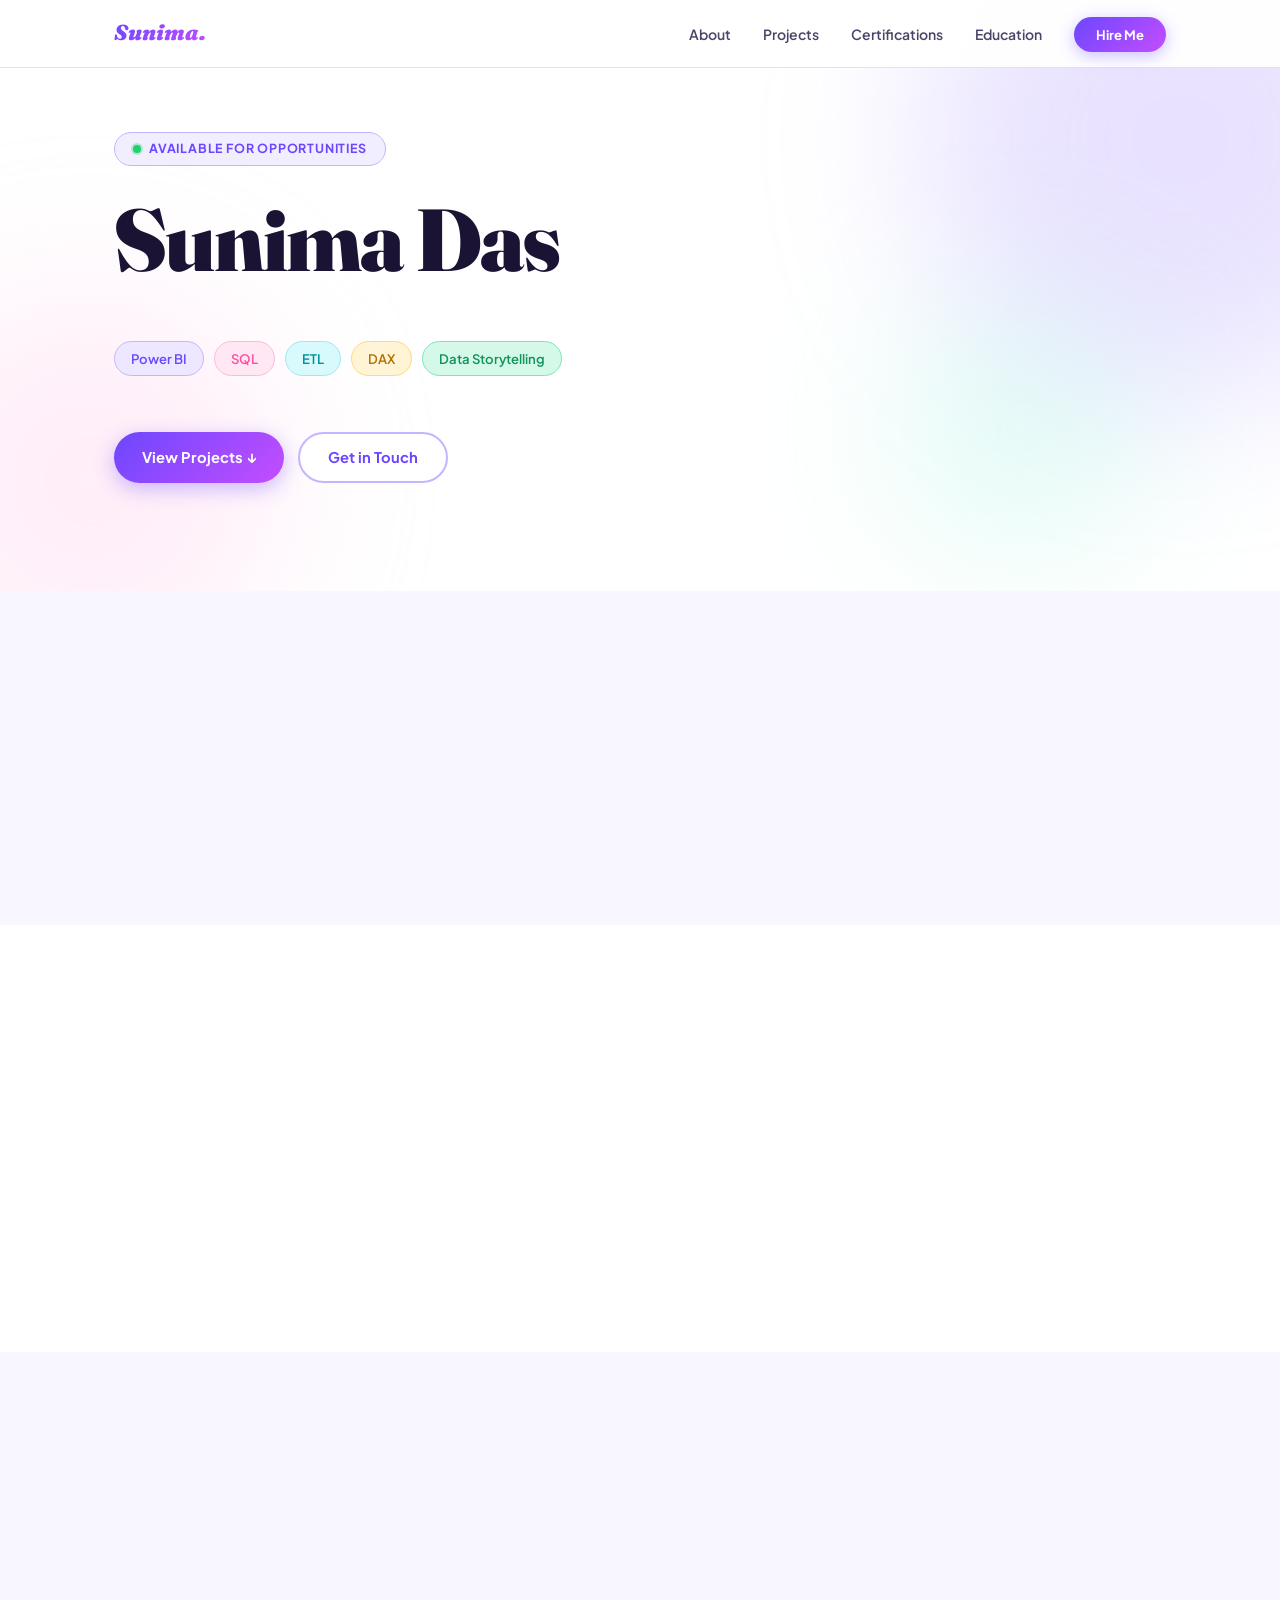
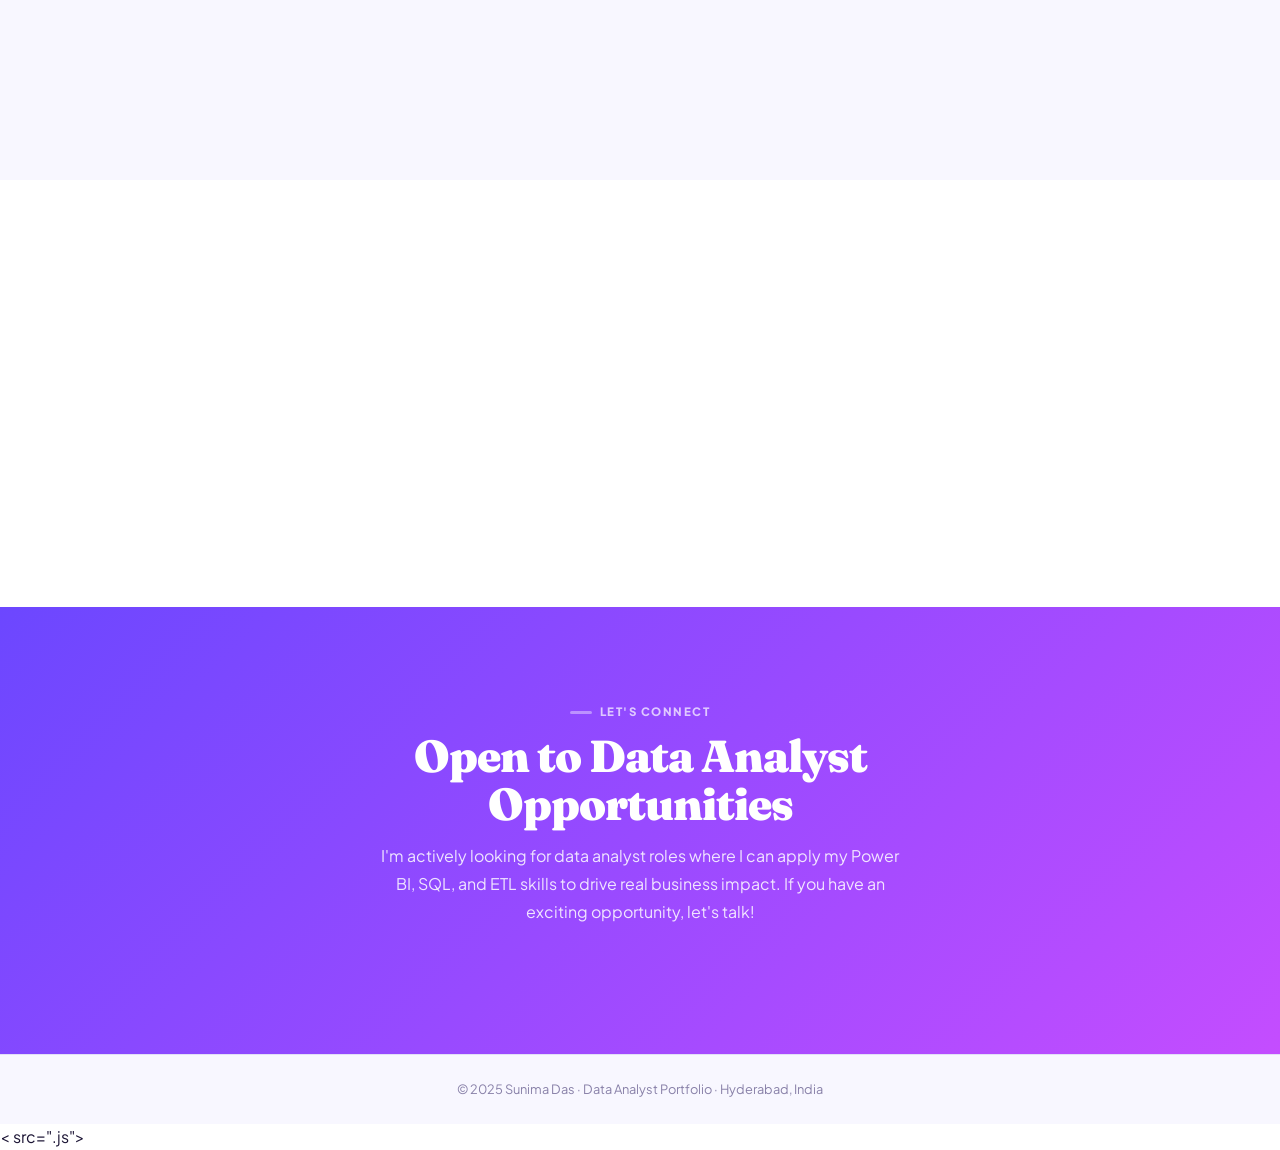
==== commit 2e0d38b3: "Update and rename index1.html to index.html" ====
--- a/index.html
+++ b/index.html
@@ -148,6 +148,6 @@
     ⚠️ Could not load <code>data.json</code>. Make sure all four files are in the same folder and open via a local server or browser.
   </div>
 
-  <script src="script.js"></script>
+  < src=".js"></>
 </body>
 </html>
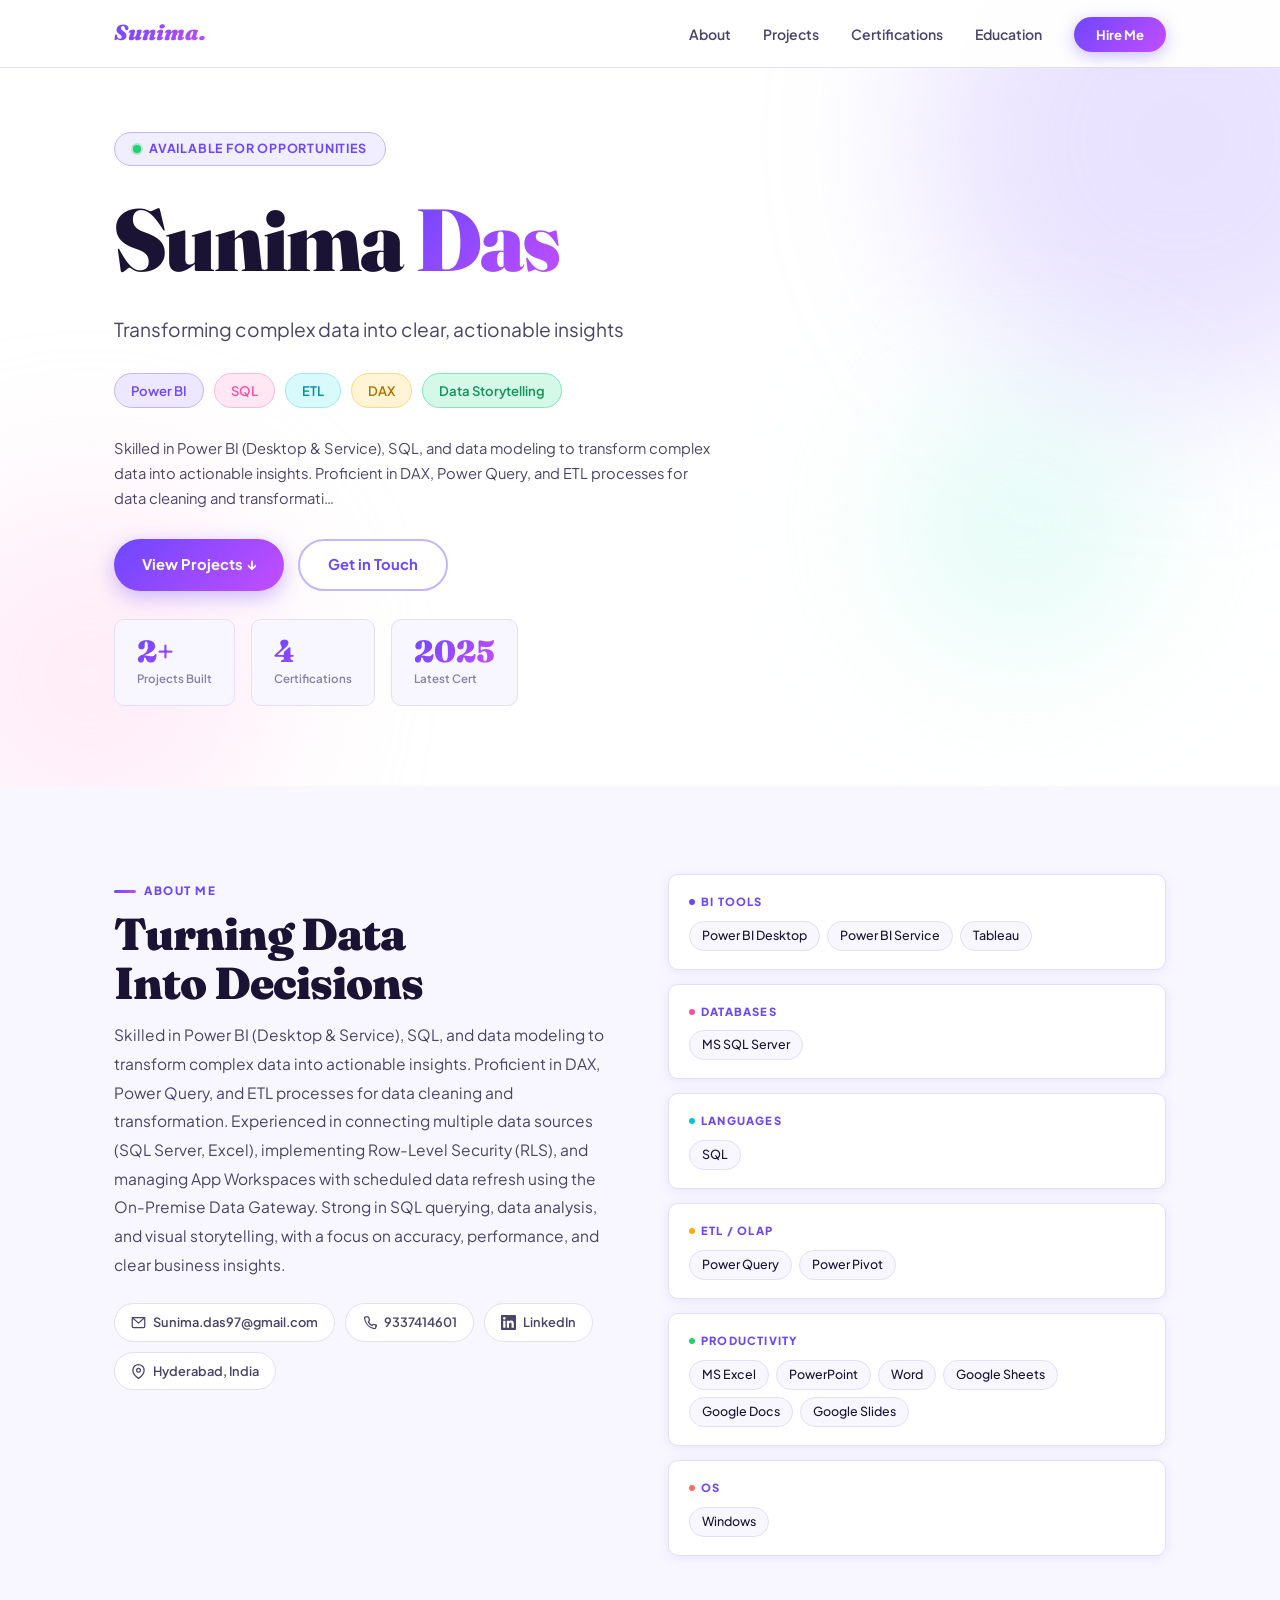
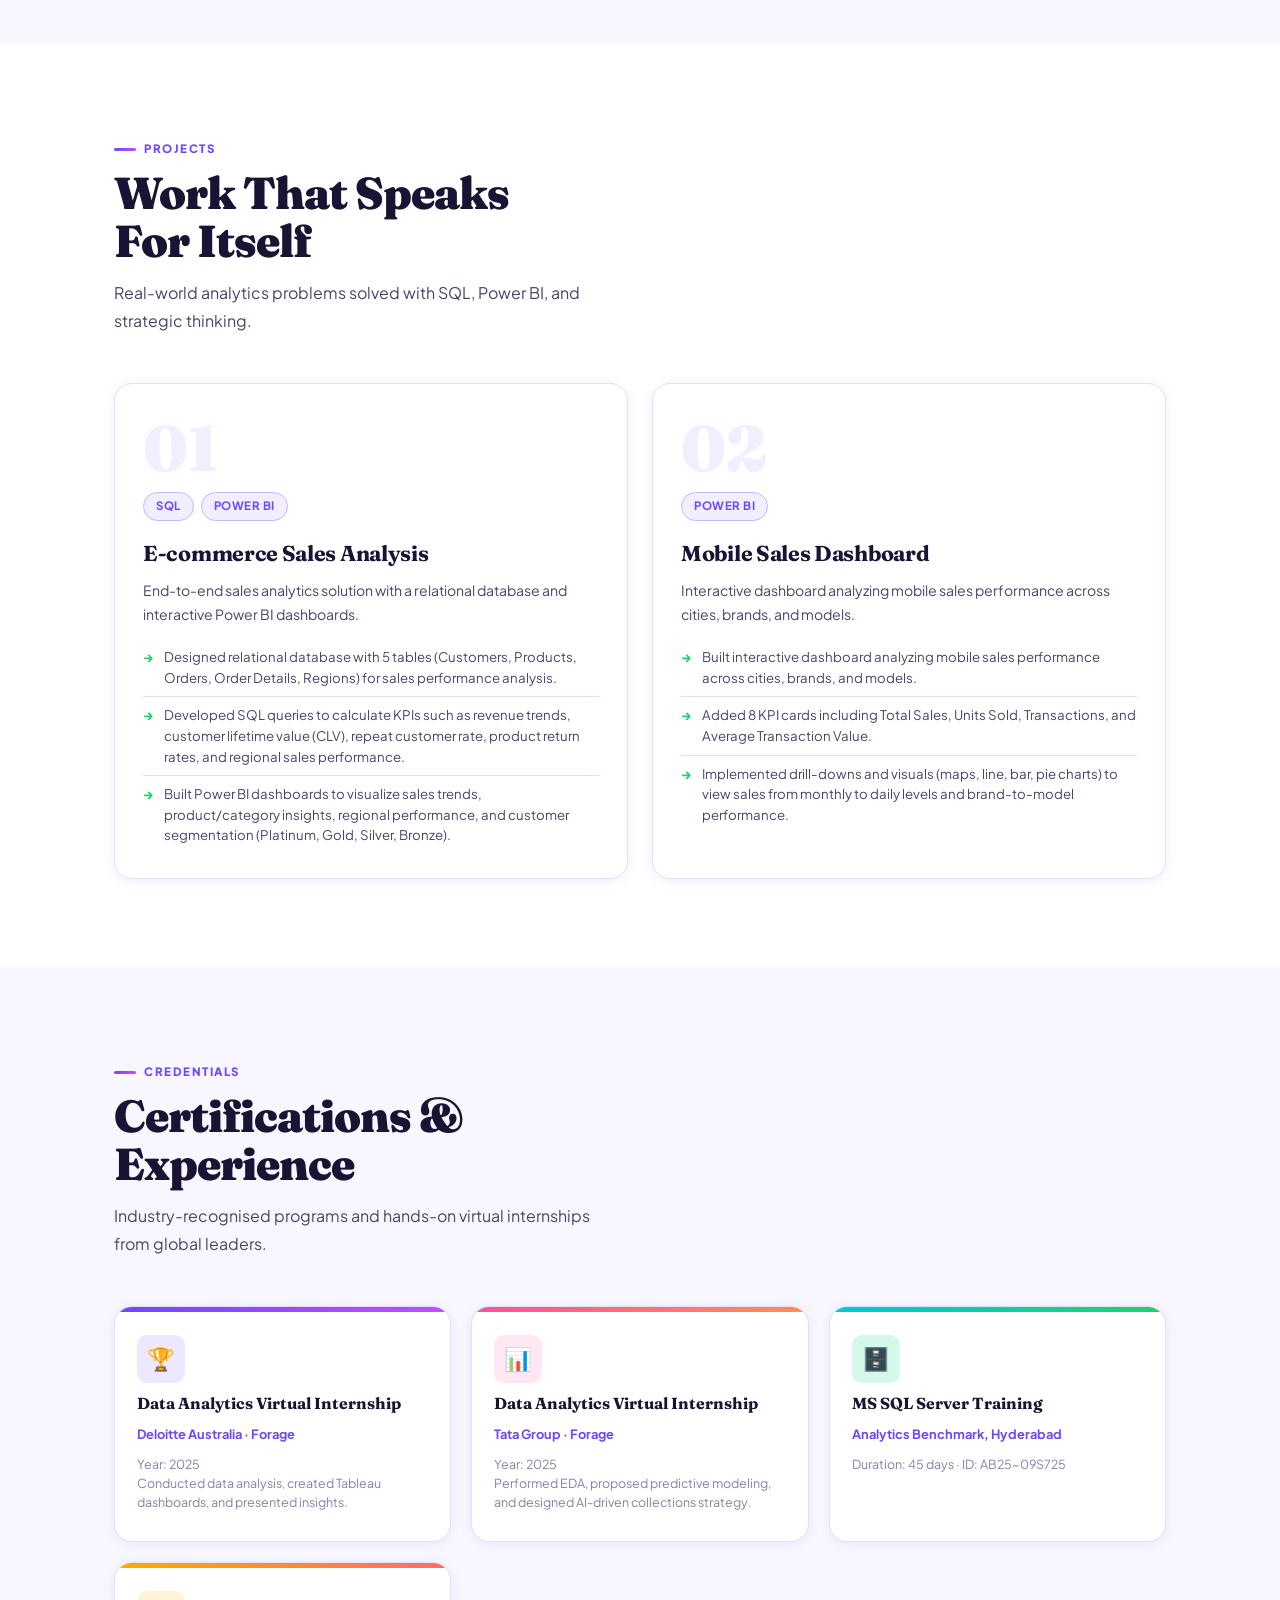
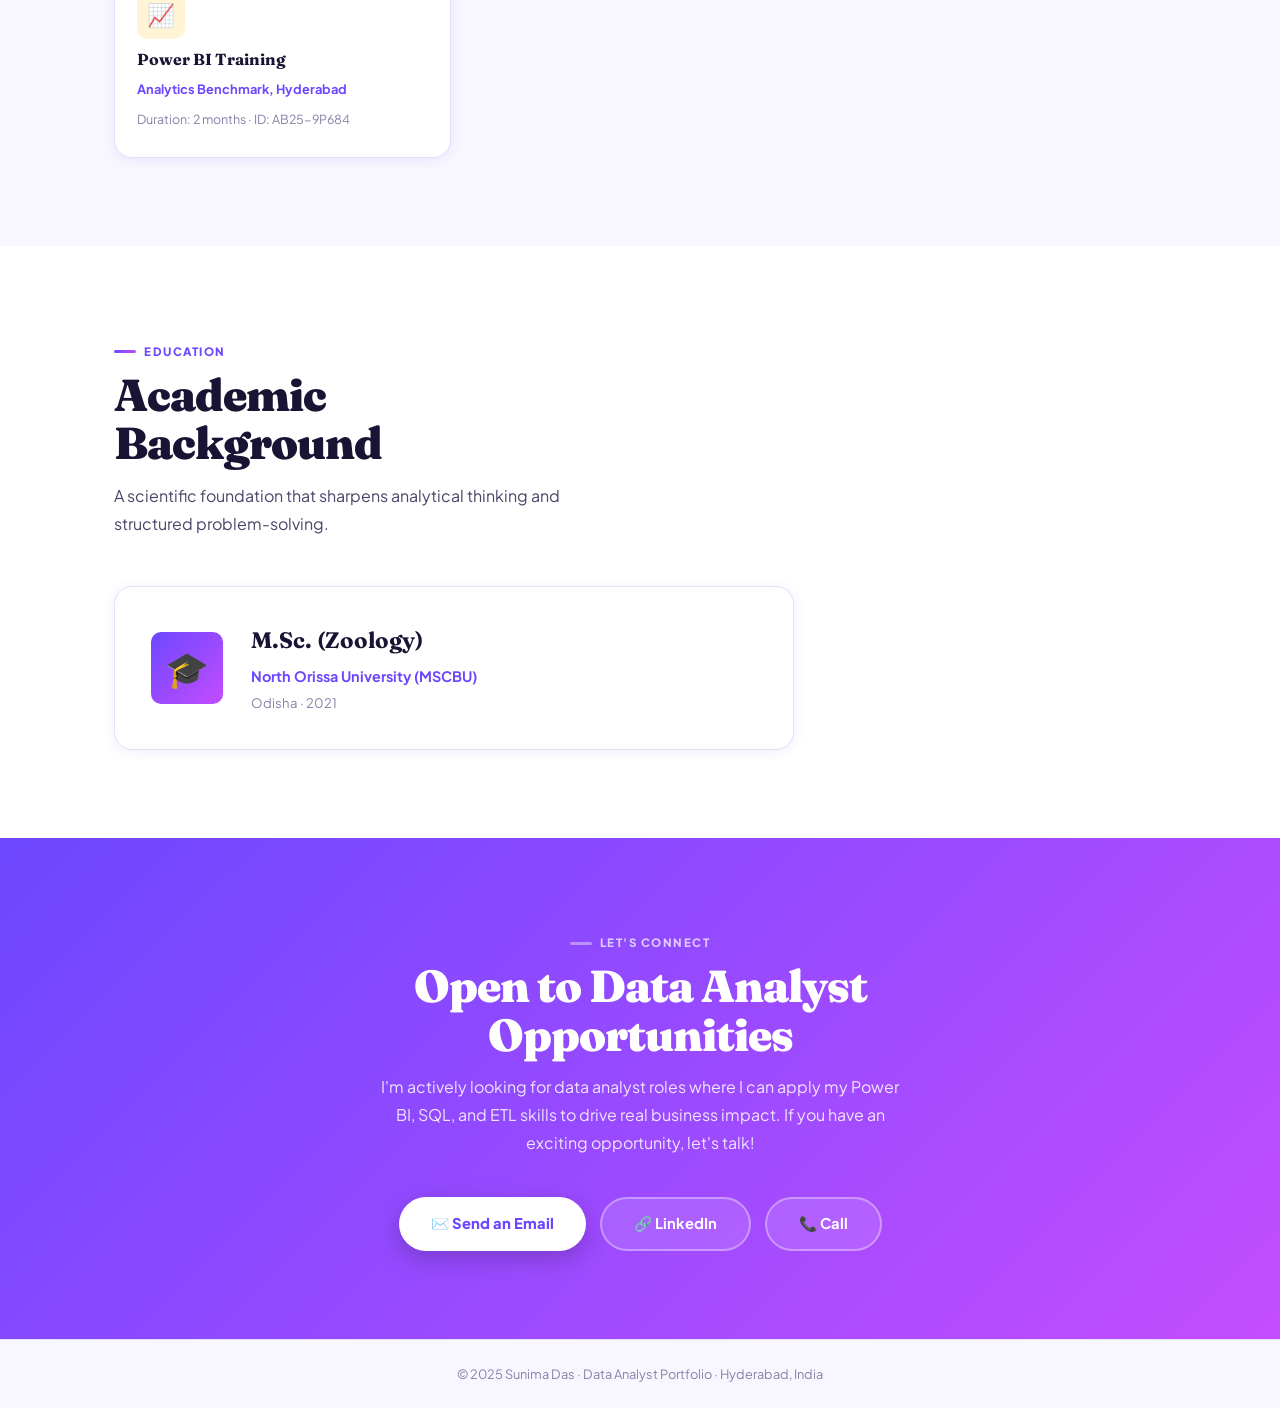
==== commit 82e5bf47: "Add files via upload" ====
--- a/index.html
+++ b/index.html
@@ -148,6 +148,6 @@
     ⚠️ Could not load <code>data.json</code>. Make sure all four files are in the same folder and open via a local server or browser.
   </div>
 
-  < src=".js"></>
+  <script src="script.js"></script>
 </body>
 </html>
